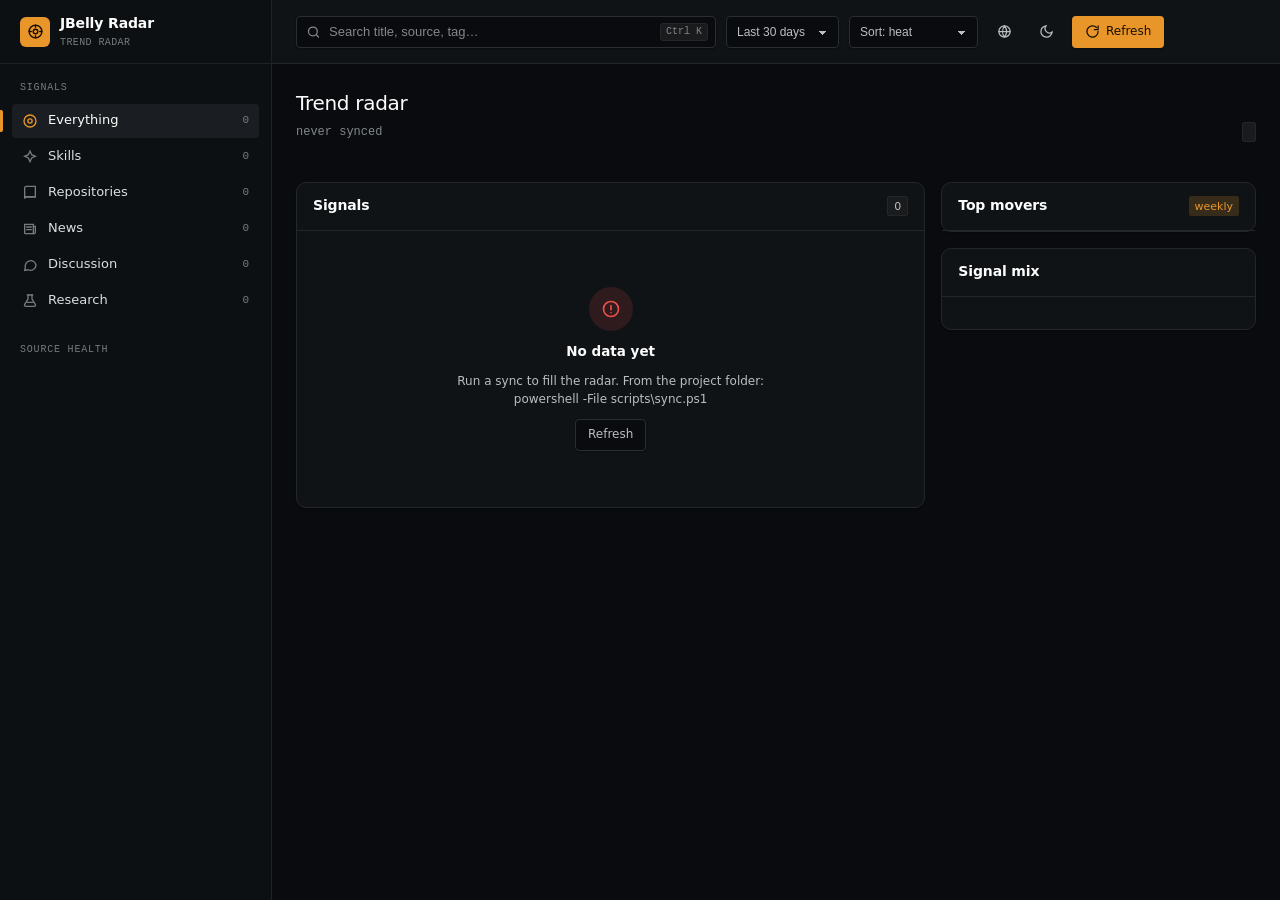
==== app/index.html @ 47bdb557 "JBelly Radar 0.1.0: local trend radar over 19 AI sources Four source kinds (skills-sh, github-search" ====
<!doctype html>
<html lang="en" dir="ltr">
<head>
<meta charset="utf-8">
<meta name="viewport" content="width=device-width, initial-scale=1, viewport-fit=cover">
<title>JBelly Radar</title>
<meta name="description" content="Local trend radar over agent skills, repositories, news and research.">
<link rel="stylesheet" href="tokens.css">
<link rel="stylesheet" href="app.css">
<link rel="icon" href="data:image/svg+xml,<svg xmlns='http://www.w3.org/2000/svg' viewBox='0 0 24 24'><circle cx='12' cy='12' r='10' fill='none' stroke='%23e0a33c' stroke-width='2'/><circle cx='12' cy='12' r='3' fill='%23e0a33c'/></svg>">
</head>
<body>

<a class="skip-link" href="#feed" data-i18n="skip">Skip to results</a>

<div class="shell">

  <!-- ── sidebar ─────────────────────────────────────────────────────────── -->
  <aside class="sidebar" id="sidebar">
    <div class="sidebar__brand">
      <span class="sidebar__mark" aria-hidden="true">
        <svg viewBox="0 0 24 24" width="17" height="17" fill="none" stroke="currentColor" stroke-width="2" stroke-linecap="round"><circle cx="12" cy="12" r="9"/><circle cx="12" cy="12" r="3.2"/><path d="M12 3v3M12 18v3M3 12h3M18 12h3"/></svg>
      </span>
      <span>
        <span class="sidebar__name">JBelly Radar</span>
        <span class="sidebar__tag" data-i18n="tagline">trend radar</span>
      </span>
      <button class="btn btn--ghost btn--icon sidebar__close" id="sidebarClose" aria-label="Close menu">
        <svg viewBox="0 0 24 24" fill="none" stroke="currentColor" stroke-width="2" stroke-linecap="round"><path d="M18 6 6 18M6 6l12 12"/></svg>
      </button>
    </div>

    <div class="sidebar__scroll">
      <p class="sidebar__label" data-i18n="signals">Signals</p>
      <nav class="nav" id="catNav" aria-label="Categories"></nav>

      <p class="sidebar__label" data-i18n="sourceHealth">Source health</p>
      <div class="health" id="healthList"></div>
    </div>
  </aside>
  <div class="backdrop" id="backdrop"></div>

  <!-- ── main ────────────────────────────────────────────────────────────── -->
  <div class="main">

    <header class="header">
      <button class="btn btn--ghost btn--icon hide-lg" id="menuBtn" aria-label="Open menu" style="display:none">
        <svg viewBox="0 0 24 24" fill="none" stroke="currentColor" stroke-width="2" stroke-linecap="round"><path d="M3 6h18M3 12h18M3 18h18"/></svg>
      </button>

      <label class="search">
        <span class="sr-only" data-i18n="searchLabel">Search signals</span>
        <svg viewBox="0 0 24 24" fill="none" stroke="currentColor" stroke-width="2" stroke-linecap="round"><circle cx="11" cy="11" r="7"/><path d="m20 20-3.5-3.5"/></svg>
        <input class="input" id="q" type="search" autocomplete="off" placeholder="Search title, source, tag…" data-i18n-ph="searchPh">
        <kbd>Ctrl K</kbd>
      </label>

      <select class="select hide-sm" id="range" aria-label="Time range">
        <option value="1" data-i18n="r24">Last 24 hours</option>
        <option value="7" data-i18n="r7">Last 7 days</option>
        <option value="30" selected data-i18n="r30">Last 30 days</option>
        <option value="0" data-i18n="rAll">All time</option>
      </select>

      <select class="select hide-sm" id="sort" aria-label="Sort by">
        <option value="heat" data-i18n="sHeat">Sort: heat</option>
        <option value="new" data-i18n="sNew">Sort: newest</option>
        <option value="momentum" data-i18n="sMom">Sort: momentum</option>
        <option value="metric" data-i18n="sMetric">Sort: popularity</option>
      </select>

      <button class="btn btn--ghost btn--icon" id="langBtn" aria-label="Switch language" title="العربية">
        <svg viewBox="0 0 24 24" fill="none" stroke="currentColor" stroke-width="2" stroke-linecap="round"><circle cx="12" cy="12" r="9"/><path d="M3 12h18M12 3a15 15 0 0 1 0 18M12 3a15 15 0 0 0 0 18"/></svg>
      </button>

      <button class="btn btn--ghost btn--icon" id="themeBtn" aria-label="Switch theme">
        <svg viewBox="0 0 24 24" fill="none" stroke="currentColor" stroke-width="2" stroke-linecap="round"><path d="M21 12.8A9 9 0 1 1 11.2 3a7 7 0 0 0 9.8 9.8Z"/></svg>
      </button>

      <button class="btn btn--primary" id="refreshBtn">
        <svg viewBox="0 0 24 24" fill="none" stroke="currentColor" stroke-width="2" stroke-linecap="round"><path d="M21 12a9 9 0 1 1-2.6-6.4"/><path d="M21 3v6h-6"/></svg>
        <span data-i18n="refresh">Refresh</span>
      </button>
    </header>

    <main class="page" id="main">

      <div class="toolbar">
        <div>
          <h1 data-i18n="title">Trend radar</h1>
          <p id="subtitle">—</p>
        </div>
        <div style="display:flex;gap:8px;align-items:center">
          <span class="badge badge--outline" id="filterChip" hidden></span>
        </div>
      </div>

      <section class="grid-kpi" id="kpis" aria-label="Summary"></section>

      <div class="grid-main">

        <section class="card" aria-labelledby="feedTitle">
          <div class="card__header">
            <h2 class="card__title" id="feedTitle" data-i18n="feed">Signals</h2>
            <span class="badge badge--outline" id="feedCount">0</span>
          </div>
          <div class="card__body card__body--flush">
            <div class="feed" id="feed"></div>
          </div>
        </section>

        <div style="display:flex;flex-direction:column;gap:16px">
          <section class="card" aria-labelledby="moversTitle">
            <div class="card__header">
              <h2 class="card__title" id="moversTitle" data-i18n="movers">Top movers</h2>
              <span class="badge badge--primary" data-i18n="weekly">weekly</span>
            </div>
            <div class="card__body card__body--flush">
              <div class="movers" id="movers"></div>
            </div>
          </section>

          <section class="card" aria-labelledby="mixTitle">
            <div class="card__header">
              <h2 class="card__title" id="mixTitle" data-i18n="mix">Signal mix</h2>
            </div>
            <div class="card__body">
              <div class="bars" id="mix"></div>
            </div>
          </section>
        </div>

      </div>
    </main>
  </div>
</div>

<div class="toasts" id="toasts" role="status" aria-live="polite"></div>

<script src="../data/trends.js" onerror="window.RADAR_BOOT_FAILED=1"></script>
<script src="app.js"></script>
</body>
</html>
---- app/tokens.css ----
/* ==========================================================================
   tokens.css — the ONLY file in this app that may contain a raw colour.
   jbelly-ui roles + the JBelly Radar personality (design/personality.md):
   theme-graphite with palette, shape, motion and signature dials changed.
   Re-brand by editing --primary here; never in a component.
   ========================================================================== */

:root {
  color-scheme: dark;

  /* shape + type */
  --radius: 0.375rem;
  --radius-card: calc(var(--radius) + 4px);
  --radius-control: calc(var(--radius) - 2px);
  --radius-chip: calc(var(--radius) - 4px);
  --font-sans: "Inter", ui-sans-serif, system-ui, -apple-system, "Segoe UI",
    Roboto, "Noto Sans Arabic", "Helvetica Neue", Arial, sans-serif;
  --font-display: var(--font-sans);
  --font-mono: ui-monospace, "Cascadia Mono", "JetBrains Mono", Consolas,
    "Liberation Mono", monospace;

  /* surfaces — dark is the default mode for this product */
  --background: oklch(15% 0.006 250);
  --foreground: oklch(96% 0.003 250);
  --card: oklch(18.5% 0.007 250);
  --card-foreground: oklch(96% 0.003 250);
  --popover: oklch(20% 0.008 250);
  --popover-foreground: oklch(96% 0.003 250);

  /* brand — signal amber, the one colour that carries identity */
  --primary: oklch(74% 0.15 68);
  --primary-foreground: oklch(17% 0.03 68);

  /* neutrals */
  --secondary: oklch(24% 0.007 250);
  --secondary-foreground: oklch(80% 0.006 250);
  --muted: oklch(22% 0.006 250);
  --muted-foreground: oklch(62% 0.009 250);
  --accent: oklch(24.5% 0.008 250);
  --accent-foreground: oklch(96% 0.003 250);
  --mono: oklch(99% 0 0);
  --mono-foreground: oklch(15% 0.006 250);

  /* state */
  --destructive: oklch(64% 0.19 27);
  --destructive-foreground: oklch(16% 0.03 27);
  --success: oklch(72% 0.16 155);
  --success-foreground: oklch(16% 0.03 155);
  --warning: oklch(80% 0.15 85);
  --warning-foreground: oklch(18% 0.04 85);
  --info: oklch(72% 0.13 215);
  --info-foreground: oklch(16% 0.03 215);

  /* lines + focus */
  --border: oklch(27% 0.008 250);
  --input: oklch(30% 0.009 250);
  --ring: oklch(74% 0.15 68);

  /* sidebar */
  --sidebar: oklch(17% 0.007 250);
  --sidebar-foreground: oklch(90% 0.004 250);
  --sidebar-muted: oklch(58% 0.009 250);
  --sidebar-accent: oklch(23% 0.008 250);
  --sidebar-border: oklch(25% 0.008 250);

  /* data colours — equal lightness, never a rainbow */
  --data-1: oklch(74% 0.15 68);
  --data-2: oklch(72% 0.12 210);
  --data-3: oklch(72% 0.13 300);
  --data-4: oklch(70% 0.03 250);

  /* elevation — nearly flat by design */
  --overlay: rgb(0 0 0 / 0.55);
  --shadow-xs: 0 1px 2px 0 rgb(0 0 0 / 0.35);
  --shadow-md: 0 4px 10px -2px rgb(0 0 0 / 0.5), 0 2px 4px -2px rgb(0 0 0 / 0.4);

  /* app shell */
  --sidebar-width: 272px;
  --header-height: 64px;
  --duration: 150ms;
}

html.light {
  color-scheme: light;

  --background: oklch(97.5% 0.003 250);
  --foreground: oklch(19% 0.01 250);
  --card: oklch(100% 0 0);
  --card-foreground: oklch(19% 0.01 250);
  --popover: oklch(100% 0 0);
  --popover-foreground: oklch(19% 0.01 250);

  --primary: oklch(57% 0.14 62);
  --primary-foreground: oklch(100% 0 0);

  --secondary: oklch(95% 0.004 250);
  --secondary-foreground: oklch(34% 0.01 250);
  --muted: oklch(96% 0.003 250);
  --muted-foreground: oklch(50% 0.01 250);
  --accent: oklch(94.5% 0.005 250);
  --accent-foreground: oklch(22% 0.01 250);
  --mono: oklch(16% 0.01 250);
  --mono-foreground: oklch(100% 0 0);

  --destructive: oklch(54% 0.2 27);
  --destructive-foreground: oklch(100% 0 0);
  --success: oklch(52% 0.14 155);
  --success-foreground: oklch(100% 0 0);
  --warning: oklch(58% 0.13 70);
  --warning-foreground: oklch(100% 0 0);
  --info: oklch(52% 0.13 235);
  --info-foreground: oklch(100% 0 0);

  --border: oklch(91% 0.005 250);
  --input: oklch(88% 0.006 250);
  --ring: oklch(57% 0.14 62);

  --sidebar: oklch(100% 0 0);
  --sidebar-foreground: oklch(24% 0.01 250);
  --sidebar-muted: oklch(52% 0.01 250);
  --sidebar-accent: oklch(95% 0.005 250);
  --sidebar-border: oklch(91% 0.005 250);

  --data-1: oklch(57% 0.14 62);
  --data-2: oklch(52% 0.12 235);
  --data-3: oklch(52% 0.14 300);
  --data-4: oklch(55% 0.02 250);

  --overlay: rgb(15 25 40 / 0.35);
  --shadow-xs: 0 1px 2px 0 rgb(15 25 40 / 0.06);
  --shadow-md: 0 4px 10px -2px rgb(15 25 40 / 0.1), 0 2px 4px -2px rgb(15 25 40 / 0.06);
}

@media (prefers-reduced-motion: reduce) {
  :root { --duration: 0ms; }
  *, *::before, *::after {
    animation-duration: 0.01ms !important;
    animation-iteration-count: 1 !important;
    transition-duration: 0.01ms !important;
  }
}
---- app/app.css ----
/* app.css — jbelly-ui recipes in plain CSS (no build step, no CDN).
   Sizes, rhythm and states follow references/quick-card.md; every colour is a
   token role from tokens.css. Logical properties throughout, so dir="rtl" is
   the only change RTL needs. */

*, *::before, *::after { box-sizing: border-box; }

html, body { height: 100%; }

/* A fixed sidebar parked off-canvas extends the scroll area on the trailing
   side, which in RTL is the visible side. Clip it rather than let the page
   scroll sideways. `clip` (not `hidden`) keeps position: sticky working. */
html { overflow-x: clip; }

body {
  margin: 0;
  background: var(--background);
  color: var(--foreground);
  font-family: var(--font-sans);
  font-size: 13px;
  line-height: 1.55;
  -webkit-font-smoothing: antialiased;
}

a { color: inherit; text-decoration: none; }

/* Feed content is English data inside a UI that may be Arabic. `plaintext`
   lets each string pick its own direction from its first strong character,
   so an English headline is not reordered by an RTL page. */
.item__title, .item__summary, .item__meta, .mover__name, .mover__sub,
.bar__name, .health__name, .state p { unicode-bidi: plaintext; }
.badge, .item__metric, .kpi__value, kbd { direction: ltr; unicode-bidi: isolate; }
button { font: inherit; color: inherit; }

:focus-visible {
  outline: 2px solid var(--ring);
  outline-offset: 2px;
  border-radius: var(--radius-control);
}

.skip-link {
  position: absolute;
  inset-inline-start: 12px;
  top: -48px;
  z-index: 100;
  padding: 8px 14px;
  border-radius: var(--radius-control);
  background: var(--primary);
  color: var(--primary-foreground);
  font-weight: 600;
  transition: top var(--duration) ease-out;
}
.skip-link:focus { top: 12px; }

.sr-only {
  position: absolute; width: 1px; height: 1px; padding: 0; margin: -1px;
  overflow: hidden; clip: rect(0 0 0 0); white-space: nowrap; border: 0;
}

/* ── shell ────────────────────────────────────────────────────────────────── */

.shell { display: flex; min-height: 100vh; }

.sidebar {
  position: fixed;
  inset-block: 0;
  inset-inline-start: 0;
  width: var(--sidebar-width);
  display: flex;
  flex-direction: column;
  background: var(--sidebar);
  border-inline-end: 1px solid var(--sidebar-border);
  z-index: 40;
  transition: transform var(--duration) ease-out;
}

.sidebar__brand {
  display: flex;
  align-items: center;
  gap: 10px;
  height: var(--header-height);
  padding-inline: 20px;
  border-bottom: 1px solid var(--sidebar-border);
  flex-shrink: 0;
}
.sidebar__mark {
  display: grid;
  place-items: center;
  width: 30px; height: 30px;
  border-radius: var(--radius);
  background: var(--primary);
  color: var(--primary-foreground);
  flex-shrink: 0;
}
.sidebar__name { font-size: 14px; font-weight: 600; letter-spacing: -0.01em; color: var(--mono); }
.sidebar__tag { display: block; font-family: var(--font-mono); font-size: 10px; color: var(--sidebar-muted); letter-spacing: 0.04em; text-transform: uppercase; }

.sidebar__scroll { flex: 1; overflow-y: auto; padding: 16px 12px 20px; }
.sidebar__label {
  padding-inline: 8px;
  margin: 0 0 8px;
  font-family: var(--font-mono);
  font-size: 10px;
  letter-spacing: 0.08em;
  text-transform: uppercase;
  color: var(--sidebar-muted);
}
.sidebar__label + .sidebar__label, .nav + .sidebar__label { margin-top: 24px; }

.nav { display: flex; flex-direction: column; gap: 2px; }
.nav__item {
  position: relative;
  display: flex;
  align-items: center;
  gap: 10px;
  width: 100%;
  height: 34px;
  padding-inline: 10px;
  border: 0;
  border-radius: var(--radius-control);
  background: transparent;
  color: var(--sidebar-foreground);
  font-size: 13px;
  cursor: pointer;
  text-align: start;
  transition: background var(--duration) ease-out, color var(--duration) ease-out;
}
.nav__item:hover { background: var(--sidebar-accent); }
.nav__item svg { width: 16px; height: 16px; flex-shrink: 0; color: var(--sidebar-muted); }
.nav__item[aria-current="true"] { background: var(--sidebar-accent); color: var(--mono); font-weight: 500; }
.nav__item[aria-current="true"] svg { color: var(--primary); }
/* signature: 3px start-edge marker on the active item */
.nav__item[aria-current="true"]::before {
  content: "";
  position: absolute;
  inset-inline-start: -12px;
  inset-block: 6px;
  width: 3px;
  border-radius: 0 2px 2px 0;
  background: var(--primary);
}
.nav__count {
  margin-inline-start: auto;
  font-family: var(--font-mono);
  font-size: 11px;
  color: var(--sidebar-muted);
  font-variant-numeric: tabular-nums;
}

.health { display: flex; flex-direction: column; gap: 1px; }
.health__row {
  display: flex;
  align-items: center;
  gap: 8px;
  padding: 5px 8px;
  border-radius: var(--radius-chip);
  font-size: 12px;
  color: var(--sidebar-foreground);
}
.health__row:hover { background: var(--sidebar-accent); }
.health__dot { width: 6px; height: 6px; border-radius: 50%; flex-shrink: 0; }
.health__dot--ok { background: var(--success); }
.health__dot--empty { background: var(--warning); }
.health__dot--failed { background: var(--destructive); }
.health__dot--disabled { background: var(--muted-foreground); }
.health__name { overflow: hidden; text-overflow: ellipsis; white-space: nowrap; }
.health__n { margin-inline-start: auto; font-family: var(--font-mono); font-size: 11px; color: var(--sidebar-muted); font-variant-numeric: tabular-nums; }

/* ── header ───────────────────────────────────────────────────────────────── */

.main { flex: 1; min-width: 0; margin-inline-start: var(--sidebar-width); }

.header {
  position: sticky;
  top: 0;
  z-index: 30;
  display: flex;
  align-items: center;
  gap: 10px;
  height: var(--header-height);
  padding-inline: 24px;
  min-width: 0;
  background: var(--card);
  border-bottom: 1px solid var(--border);
}

.search { position: relative; flex: 1 1 0; min-width: 0; max-width: 420px; }
.search svg {
  position: absolute;
  inset-inline-start: 10px;
  top: 50%;
  translate: 0 -50%;
  width: 15px; height: 15px;
  color: var(--muted-foreground);
  pointer-events: none;
}
.search kbd {
  position: absolute;
  inset-inline-end: 8px;
  top: 50%;
  translate: 0 -50%;
}

.input {
  width: 100%;
  height: 32px;
  padding-inline: 12px;
  border: 1px solid var(--input);
  border-radius: var(--radius-control);
  background: var(--background);
  color: var(--foreground);
  font-size: 13px;
  min-width: 0;   /* an <input> defaults to a ~20ch min-content width and would widen the header */
  box-shadow: var(--shadow-xs);
  transition: border-color var(--duration) ease-out, box-shadow var(--duration) ease-out;
}
.input::placeholder { color: var(--muted-foreground); }
.input:focus { outline: none; border-color: var(--ring); box-shadow: 0 0 0 3px color-mix(in oklch, var(--ring) 25%, transparent); }
.search .input { padding-inline-start: 32px; padding-inline-end: 42px; }

.select {
  height: 32px;
  padding-inline: 10px 28px;
  border: 1px solid var(--input);
  border-radius: var(--radius-control);
  background: var(--background);
  color: var(--secondary-foreground);
  font-size: 12px;
  cursor: pointer;
  appearance: none;
  background-image: linear-gradient(45deg, transparent 50%, currentColor 50%), linear-gradient(135deg, currentColor 50%, transparent 50%);
  background-position: calc(100% - 15px) 14px, calc(100% - 11px) 14px;
  background-size: 4px 4px;
  background-repeat: no-repeat;
  box-shadow: var(--shadow-xs);
}
html[dir="rtl"] .select { background-position: 11px 14px, 15px 14px; }
.select:focus { outline: none; border-color: var(--ring); }

.btn {
  display: inline-flex;
  align-items: center;
  justify-content: center;
  gap: 6px;
  flex-shrink: 0;
  white-space: nowrap;
  height: 32px;
  padding-inline: 12px;
  border: 1px solid transparent;
  border-radius: var(--radius-control);
  font-size: 12px;
  font-weight: 500;
  cursor: pointer;
  box-shadow: var(--shadow-xs);
  transition: background var(--duration) ease-out, border-color var(--duration) ease-out, opacity var(--duration) ease-out;
}
.btn svg { width: 15px; height: 15px; }
.btn:disabled { opacity: 0.5; cursor: not-allowed; }
.btn--primary { background: var(--primary); color: var(--primary-foreground); }
.btn--primary:hover:not(:disabled) { background: color-mix(in oklch, var(--primary) 90%, black); }
.btn--outline { background: var(--background); border-color: var(--input); color: var(--secondary-foreground); }
.btn--outline:hover:not(:disabled) { background: var(--accent); color: var(--accent-foreground); }
.btn--ghost { background: transparent; box-shadow: none; color: var(--secondary-foreground); }
.btn--ghost:hover:not(:disabled) { background: var(--accent); }
.btn--icon { width: 32px; padding: 0; }

.btn--primary.is-busy svg { animation: spin 900ms linear infinite; }
@keyframes spin { to { rotate: 360deg; } }

kbd {
  display: inline-flex;
  align-items: center;
  height: 18px;
  padding-inline: 5px;
  border: 1px solid var(--border);
  border-radius: 3px;
  background: var(--muted);
  color: var(--muted-foreground);
  font-family: var(--font-mono);
  font-size: 10px;
}

/* ── page ─────────────────────────────────────────────────────────────────── */

.page { padding: 24px; max-width: 1400px; }

.toolbar {
  display: flex;
  flex-wrap: wrap;
  align-items: flex-end;
  justify-content: space-between;
  gap: 16px;
  padding-bottom: 20px;
}
.toolbar h1 { margin: 0; font-size: 20px; font-weight: 500; letter-spacing: -0.015em; color: var(--mono); }
.toolbar p { margin: 4px 0 0; font-size: 12px; color: var(--muted-foreground); font-family: var(--font-mono); }

.grid-kpi {
  display: grid;
  grid-template-columns: repeat(4, minmax(0, 1fr));
  gap: 16px;
  margin-bottom: 20px;
}
.grid-main {
  display: grid;
  grid-template-columns: minmax(0, 2fr) minmax(0, 1fr);
  gap: 16px;
  align-items: start;
}

.card {
  display: flex;
  flex-direction: column;
  min-width: 0;
  border: 1px solid var(--border);
  border-radius: var(--radius-card);
  background: var(--card);
  box-shadow: var(--shadow-xs);
}
.card__header {
  display: flex;
  align-items: center;
  justify-content: space-between;
  gap: 10px;
  min-height: 48px;
  padding-inline: 16px;
  border-bottom: 1px solid var(--border);
}
.card__title { margin: 0; font-size: 14px; font-weight: 600; letter-spacing: -0.01em; color: var(--mono); }
.card__body { padding: 16px; }
.card__body--flush { padding: 0; }

/* KPI */
.kpi { padding: 16px; }
.kpi__top { display: flex; align-items: center; justify-content: space-between; gap: 8px; min-width: 0; }
.kpi__label { font-size: 12px; color: var(--muted-foreground); min-width: 0; overflow: hidden; text-overflow: ellipsis; white-space: nowrap; }
.kpi__value {
  margin-top: 6px;
  font-family: var(--font-display);
  font-size: 30px;
  font-weight: 600;
  line-height: 1.1;
  letter-spacing: -0.02em;
  color: var(--mono);
  font-variant-numeric: tabular-nums;
}
.kpi__foot { margin-top: 8px; display: flex; align-items: center; gap: 8px; min-width: 0; }
.kpi__spark { height: 28px; flex: 1; min-width: 0; }
.kpi__cap { font-family: var(--font-mono); font-size: 10px; color: var(--muted-foreground); white-space: nowrap; }

.badge {
  display: inline-flex;
  align-items: center;
  gap: 5px;
  height: 20px;
  padding-inline: 6px;
  border-radius: var(--radius-chip);
  font-size: 11px;
  font-weight: 500;
  white-space: nowrap;
}
.badge svg { width: 11px; height: 11px; }
.badge--success { background: color-mix(in oklch, var(--success) 18%, transparent); color: var(--success); }
.badge--warning { background: color-mix(in oklch, var(--warning) 20%, transparent); color: var(--warning); }
.badge--destructive { background: color-mix(in oklch, var(--destructive) 15%, transparent); color: var(--destructive); }
.badge--info { background: color-mix(in oklch, var(--info) 15%, transparent); color: var(--info); }
.badge--outline { border: 1px solid var(--border); background: var(--muted); color: var(--secondary-foreground); }
.badge--primary { background: color-mix(in oklch, var(--primary) 18%, transparent); color: var(--primary); }

/* ── feed ─────────────────────────────────────────────────────────────────── */

.feed { display: flex; flex-direction: column; }

.item {
  position: relative;
  display: grid;
  grid-template-columns: 3px minmax(0, 1fr) auto;
  gap: 0 14px;
  padding: 12px 16px;
  border-bottom: 1px solid var(--border);
  transition: background var(--duration) ease-out;
}
.item:last-child { border-bottom: 0; }
.item:hover { background: var(--accent); }

/* signature element: the heat meter */
.item__heat {
  align-self: stretch;
  border-radius: 2px;
  background: var(--muted);
  overflow: hidden;
  display: flex;
  align-items: flex-end;
}
.item__heat i {
  display: block;
  width: 100%;
  height: var(--h, 0%);
  background: var(--tone, var(--primary));
  transition: height 600ms cubic-bezier(0.2, 0.7, 0.3, 1);
}

.item__main { min-width: 0; }
.item__title {
  margin: 0;
  font-size: 13.5px;
  font-weight: 500;
  color: var(--mono);
  letter-spacing: -0.005em;
}
.item__title a:hover { color: var(--primary); text-decoration: underline; text-underline-offset: 2px; }
.item__summary {
  margin: 3px 0 0;
  font-size: 12px;
  color: var(--secondary-foreground);
  display: -webkit-box;
  -webkit-line-clamp: 2;
  -webkit-box-orient: vertical;
  overflow: hidden;
}
.item__meta {
  margin-top: 6px;
  display: flex;
  flex-wrap: wrap;
  align-items: center;
  gap: 8px;
  font-family: var(--font-mono);
  font-size: 11px;
  color: var(--muted-foreground);
}
.item__meta span { display: inline-flex; align-items: center; gap: 5px; }
.item__sep { opacity: 0.4; }

.item__side {
  display: flex;
  padding-block-start: 22px;
  flex-direction: column;
  align-items: flex-end;
  justify-content: center;
  gap: 5px;
  text-align: end;
}
.item__metric {
  font-family: var(--font-mono);
  font-size: 13px;
  font-weight: 600;
  color: var(--mono);
  font-variant-numeric: tabular-nums;
}
.item__metric small { display: block; font-weight: 400; font-size: 10px; color: var(--muted-foreground); letter-spacing: 0.03em; }

.item__actions {
  position: absolute;
  inset-block-start: 8px;
  inset-inline-end: 12px;
  display: flex;
  gap: 4px;
  opacity: 0;
  transition: opacity var(--duration) ease-out;
}
.item:hover .item__actions, .item:focus-within .item__actions { opacity: 1; }

/* ── movers list ──────────────────────────────────────────────────────────── */

.movers { display: flex; flex-direction: column; }
.mover {
  display: flex;
  align-items: center;
  gap: 10px;
  padding: 10px 16px;
  border-bottom: 1px solid var(--border);
}
.mover:last-child { border-bottom: 0; }
.mover__rank {
  font-family: var(--font-mono);
  font-size: 11px;
  color: var(--muted-foreground);
  width: 16px;
  flex-shrink: 0;
  font-variant-numeric: tabular-nums;
}
.mover__body { min-width: 0; flex: 1; }
.mover__name { font-size: 12.5px; font-weight: 500; color: var(--mono); overflow: hidden; text-overflow: ellipsis; white-space: nowrap; }
.mover__sub { font-family: var(--font-mono); font-size: 10.5px; color: var(--muted-foreground); overflow: hidden; text-overflow: ellipsis; white-space: nowrap; }
.mover__spark { width: 56px; height: 20px; flex-shrink: 0; }

.bars { display: flex; flex-direction: column; gap: 10px; }
.bar__top { display: flex; justify-content: space-between; gap: 8px; font-size: 12px; }
.bar__name { color: var(--secondary-foreground); overflow: hidden; text-overflow: ellipsis; white-space: nowrap; }
.bar__n { font-family: var(--font-mono); color: var(--muted-foreground); font-variant-numeric: tabular-nums; }
.bar__track { height: 5px; margin-top: 4px; border-radius: 3px; background: var(--muted); overflow: hidden; }
.bar__fill { height: 100%; border-radius: 3px; background: var(--tone, var(--data-1)); transition: width 600ms cubic-bezier(0.2, 0.7, 0.3, 1); }

/* ── async states ─────────────────────────────────────────────────────────── */

.skeleton { background: var(--accent); border-radius: var(--radius-chip); animation: pulse 1.6s ease-in-out infinite; }
@keyframes pulse { 0%, 100% { opacity: 1; } 50% { opacity: 0.45; } }
.skel-row { display: grid; grid-template-columns: 3px 1fr 64px; gap: 14px; padding: 14px 16px; border-bottom: 1px solid var(--border); }
.skel-row > div:first-child { height: 100%; }

.state {
  display: flex;
  flex-direction: column;
  align-items: center;
  gap: 10px;
  padding: 56px 24px;
  text-align: center;
}
.state__icon {
  display: grid;
  place-items: center;
  width: 44px; height: 44px;
  border-radius: 50%;
  background: var(--muted);
  color: var(--muted-foreground);
}
.state__icon svg { width: 20px; height: 20px; }
.state__icon--error { background: color-mix(in oklch, var(--destructive) 14%, transparent); color: var(--destructive); }
.state h3 { margin: 0; font-size: 13.5px; font-weight: 600; color: var(--mono); }
.state p { margin: 0; font-size: 12px; color: var(--secondary-foreground); max-width: 42ch; }

.toasts { position: fixed; inset-block-end: 20px; inset-inline-end: 20px; display: flex; flex-direction: column; gap: 10px; z-index: 60; }
.toast {
  display: flex;
  align-items: flex-start;
  gap: 10px;
  width: 340px;
  padding: 12px 14px;
  border: 1px solid var(--border);
  border-radius: var(--radius-card);
  background: var(--popover);
  box-shadow: var(--shadow-md);
  font-size: 12.5px;
  animation: rise var(--duration) ease-out;
}
@keyframes rise { from { opacity: 0; translate: 0 8px; } to { opacity: 1; translate: 0 0; } }
.toast svg { width: 16px; height: 16px; flex-shrink: 0; margin-top: 1px; }
.toast--ok svg { color: var(--success); }
.toast--err svg { color: var(--destructive); }
.toast strong { display: block; color: var(--mono); font-weight: 600; }
.toast span { color: var(--secondary-foreground); }

/* ── responsive ───────────────────────────────────────────────────────────── */

.sidebar__close { display: none; }
.backdrop { display: none; }

@media (max-width: 1100px) {
  .grid-kpi { grid-template-columns: repeat(2, minmax(0, 1fr)); }
  .grid-main { grid-template-columns: minmax(0, 1fr); }
}

@media (max-width: 900px) {
  :root { --header-height: 56px; }
  .sidebar { transform: translateX(-100%); }
  html[dir="rtl"] .sidebar { transform: translateX(100%); }
  .sidebar.is-open { transform: none; }
  .sidebar__close { display: inline-flex; margin-inline-start: auto; }
  .backdrop.is-open { display: block; position: fixed; inset: 0; background: var(--overlay); z-index: 35; }
  .main { margin-inline-start: 0; }
  .page { padding: 16px; }
  .header { padding-inline: 16px; }
  .search { max-width: none; }
  .search kbd { display: none; }
  .header { gap: 8px; }
  .hide-sm { display: none !important; }
}

@media (max-width: 560px) {
  .grid-kpi { grid-template-columns: minmax(0, 1fr); }
  .header { padding-inline: 12px; gap: 6px; }
  .btn span { display: none; }      /* Refresh keeps its icon only */
  .btn--primary { width: 32px; padding: 0; }
  .page { padding: 12px; }
  .item { grid-template-columns: 3px minmax(0, 1fr); }
  .item__side { grid-column: 2; align-items: flex-start; text-align: start; flex-direction: row; margin-top: 8px; }
}
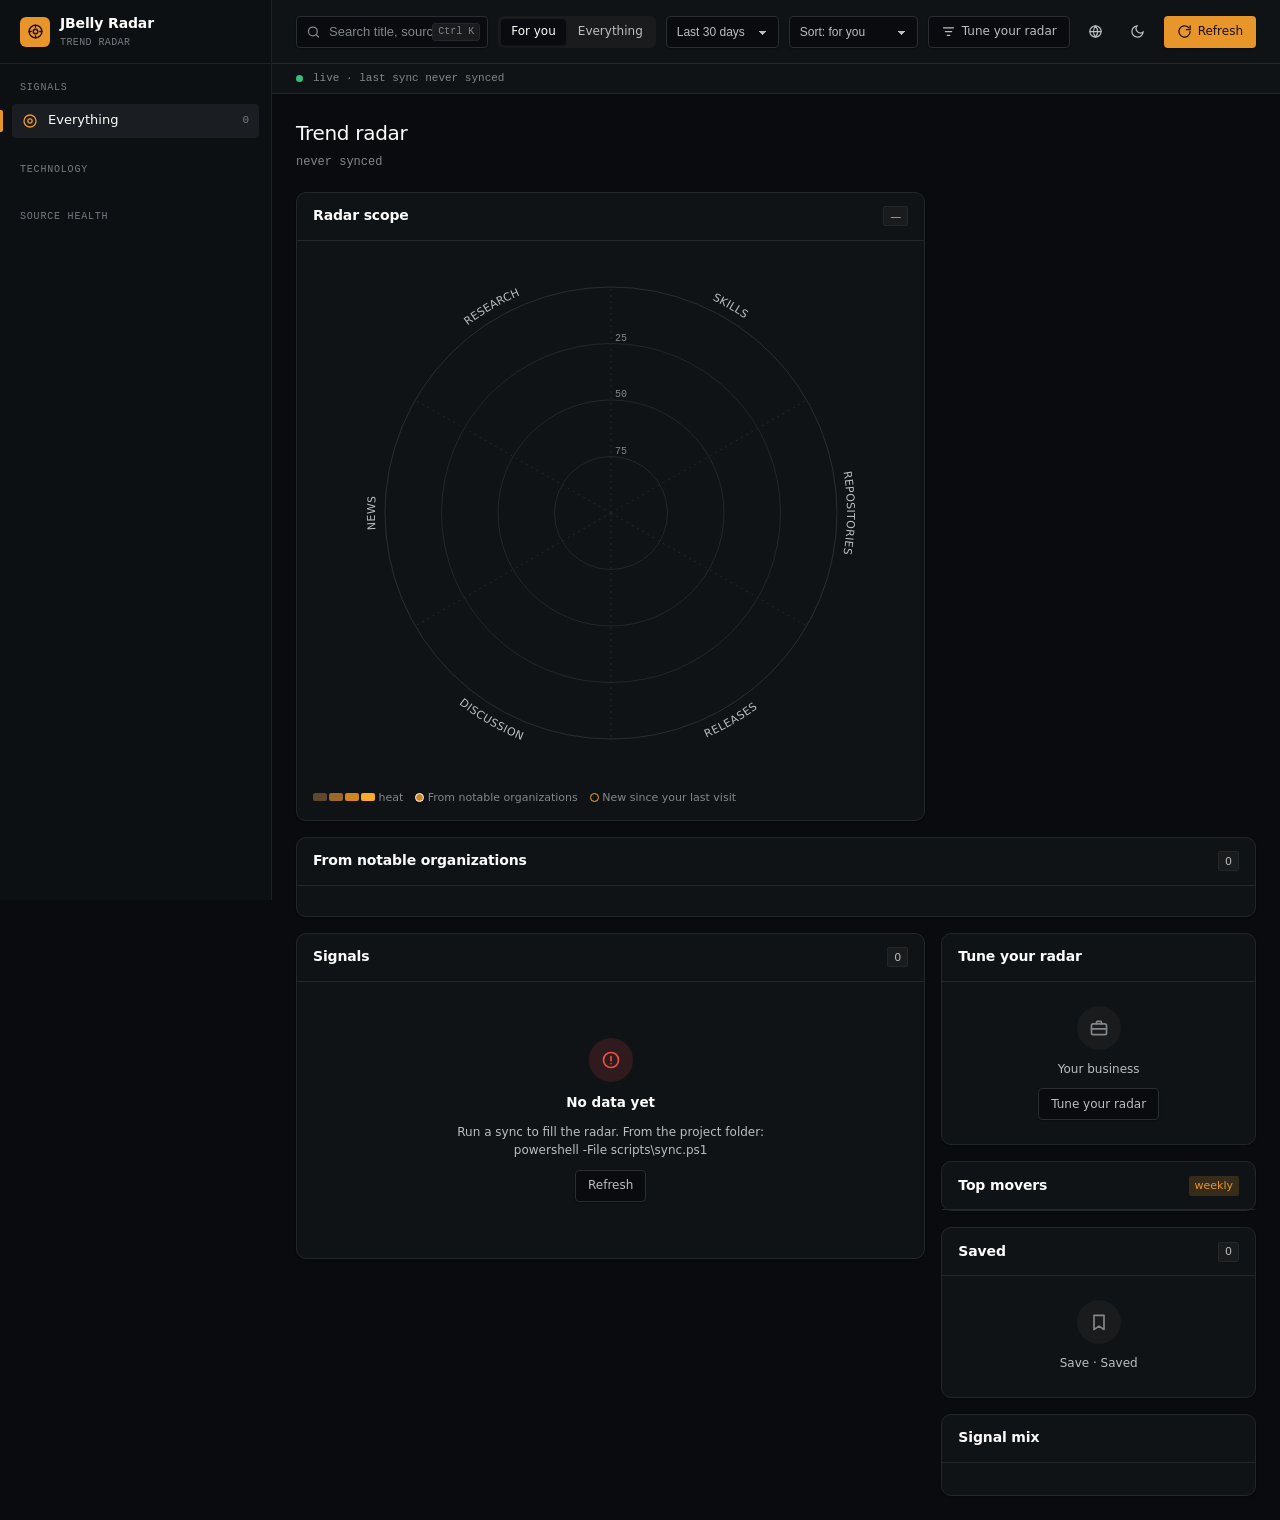
==== commit cc87136b: "v2 client: radar scope, live merge, personal ranking, profile, notable rail The page is now seven pl" ====
--- a/app/index.html
+++ b/app/index.html
@@ -4,9 +4,11 @@
 <meta charset="utf-8">
 <meta name="viewport" content="width=device-width, initial-scale=1, viewport-fit=cover">
 <title>JBelly Radar</title>
-<meta name="description" content="Local trend radar over agent skills, repositories, news and research.">
+<meta name="description" content="Local trend radar over agent skills, repositories, releases, news and research — ranked, personalised, live.">
 <link rel="stylesheet" href="tokens.css">
 <link rel="stylesheet" href="app.css">
+<link rel="stylesheet" href="radar.css">
+<!-- the favicon is a data: URI and cannot reference a token; its amber is --primary -->
 <link rel="icon" href="data:image/svg+xml,<svg xmlns='http://www.w3.org/2000/svg' viewBox='0 0 24 24'><circle cx='12' cy='12' r='10' fill='none' stroke='%23e0a33c' stroke-width='2'/><circle cx='12' cy='12' r='3' fill='%23e0a33c'/></svg>">
 </head>
 <body>
@@ -34,6 +36,9 @@
       <p class="sidebar__label" data-i18n="signals">Signals</p>
       <nav class="nav" id="catNav" aria-label="Categories"></nav>
 
+      <p class="sidebar__label" data-i18n="tech">Technology</p>
+      <div class="chips" id="techChips" role="group" aria-label="Technology filters"></div>
+
       <p class="sidebar__label" data-i18n="sourceHealth">Source health</p>
       <div class="health" id="healthList"></div>
     </div>
@@ -44,7 +49,7 @@
   <div class="main">
 
     <header class="header">
-      <button class="btn btn--ghost btn--icon hide-lg" id="menuBtn" aria-label="Open menu" style="display:none">
+      <button class="btn btn--ghost btn--icon" id="menuBtn" aria-label="Open menu" style="display:none">
         <svg viewBox="0 0 24 24" fill="none" stroke="currentColor" stroke-width="2" stroke-linecap="round"><path d="M3 6h18M3 12h18M3 18h18"/></svg>
       </button>
 
@@ -55,6 +60,11 @@
         <kbd>Ctrl K</kbd>
       </label>
 
+      <div class="pill" id="modeToggle" role="tablist" aria-label="Feed mode">
+        <button class="pill__tab" role="tab" data-mode="foryou" aria-selected="false" data-i18n="forYou">For you</button>
+        <button class="pill__tab" role="tab" data-mode="all" aria-selected="true" data-i18n="everything">Everything</button>
+      </div>
+
       <select class="select hide-sm" id="range" aria-label="Time range">
         <option value="1" data-i18n="r24">Last 24 hours</option>
         <option value="7" data-i18n="r7">Last 7 days</option>
@@ -63,12 +73,17 @@
       </select>
 
       <select class="select hide-sm" id="sort" aria-label="Sort by">
-        <option value="heat" data-i18n="sHeat">Sort: heat</option>
+        <option value="auto" data-i18n="sHeat">Sort: heat</option>
         <option value="new" data-i18n="sNew">Sort: newest</option>
         <option value="momentum" data-i18n="sMom">Sort: momentum</option>
         <option value="metric" data-i18n="sMetric">Sort: popularity</option>
       </select>
 
+      <button class="btn btn--outline" id="profileBtn" aria-haspopup="dialog" aria-controls="profileDrawer">
+        <svg viewBox="0 0 24 24" fill="none" stroke="currentColor" stroke-width="2" stroke-linecap="round"><path d="M4 6h16M7 12h10M10 18h4"/></svg>
+        <span class="hide-sm" data-i18n="profileTitle">Tune your radar</span>
+      </button>
+
       <button class="btn btn--ghost btn--icon" id="langBtn" aria-label="Switch language" title="العربية">
         <svg viewBox="0 0 24 24" fill="none" stroke="currentColor" stroke-width="2" stroke-linecap="round"><circle cx="12" cy="12" r="9"/><path d="M3 12h18M12 3a15 15 0 0 1 0 18M12 3a15 15 0 0 0 0 18"/></svg>
       </button>
@@ -82,6 +97,13 @@
         <span data-i18n="refresh">Refresh</span>
       </button>
     </header>
+
+    <div class="livebar" id="livebar" aria-live="polite">
+      <span class="livebar__dot" aria-hidden="true"></span>
+      <span class="livebar__text" id="liveText">—</span>
+      <span class="livebar__track" id="liveTrack" hidden><span class="livebar__fill" id="liveFill" style="width:0%"></span></span>
+      <span class="livebar__right" id="liveRight"></span>
+    </div>
 
     <main class="page" id="main">
 
@@ -90,12 +112,28 @@
           <h1 data-i18n="title">Trend radar</h1>
           <p id="subtitle">—</p>
         </div>
-        <div style="display:flex;gap:8px;align-items:center">
-          <span class="badge badge--outline" id="filterChip" hidden></span>
+        <div class="chips" id="activeChips"></div>
+      </div>
+
+      <div class="grid-top">
+        <section class="card" aria-labelledby="scopeTitle">
+          <div class="card__header">
+            <h2 class="card__title" id="scopeTitle" data-i18n="scope">Radar scope</h2>
+            <span class="badge badge--outline" id="scopeCount">—</span>
+          </div>
+          <div class="scope-card__body"><div id="scope"></div></div>
+          <div class="scope-legend" id="scopeLegend"></div>
+        </section>
+        <div class="kpi-stack" id="kpis" aria-label="Summary"></div>
+      </div>
+
+      <section class="card" id="notableCard" aria-labelledby="notableTitle" style="margin-bottom:16px">
+        <div class="card__header">
+          <h2 class="card__title" id="notableTitle" data-i18n="notable">From notable organizations</h2>
+          <span class="badge badge--outline" id="notableCount">0</span>
         </div>
-      </div>
-
-      <section class="grid-kpi" id="kpis" aria-label="Summary"></section>
+        <div class="rail" id="rail"></div>
+      </section>
 
       <div class="grid-main">
 
@@ -110,6 +148,13 @@
         </section>
 
         <div style="display:flex;flex-direction:column;gap:16px">
+          <section class="card" id="adviceCard" aria-labelledby="adviceTitle">
+            <div class="card__header">
+              <h2 class="card__title" id="adviceTitle">—</h2>
+            </div>
+            <div class="advice" id="advice"></div>
+          </section>
+
           <section class="card" aria-labelledby="moversTitle">
             <div class="card__header">
               <h2 class="card__title" id="moversTitle" data-i18n="movers">Top movers</h2>
@@ -120,6 +165,16 @@
             </div>
           </section>
 
+          <section class="card" aria-labelledby="savedTitle">
+            <div class="card__header">
+              <h2 class="card__title" id="savedTitle" data-i18n="saved">Saved</h2>
+              <span class="badge badge--outline" id="savedCount">0</span>
+            </div>
+            <div class="card__body card__body--flush">
+              <div class="movers" id="savedList"></div>
+            </div>
+          </section>
+
           <section class="card" aria-labelledby="mixTitle">
             <div class="card__header">
               <h2 class="card__title" id="mixTitle" data-i18n="mix">Signal mix</h2>
@@ -135,9 +190,43 @@
   </div>
 </div>
 
+<!-- ── profile drawer ─────────────────────────────────────────────────────── -->
+<div class="drawer-backdrop" id="drawerBackdrop"></div>
+<aside class="drawer" id="profileDrawer" role="dialog" aria-modal="true" aria-labelledby="drawerTitle" hidden>
+  <div class="drawer__head">
+    <h2 id="drawerTitle" data-i18n="profileTitle">Tune your radar</h2>
+    <button class="btn btn--ghost btn--icon" id="drawerClose" aria-label="Close">
+      <svg viewBox="0 0 24 24" fill="none" stroke="currentColor" stroke-width="2" stroke-linecap="round"><path d="M18 6 6 18M6 6l12 12"/></svg>
+    </button>
+  </div>
+  <div class="drawer__body">
+    <div>
+      <span class="field__label" data-i18n="profileBusiness">Your business</span>
+      <div class="chips" id="profileVerticals" role="group"></div>
+    </div>
+    <div>
+      <span class="field__label" data-i18n="profileTech">Technologies you follow</span>
+      <div class="chips" id="profileTech" role="group"></div>
+    </div>
+    <label class="switch"><input type="checkbox" id="profileOrgs"><span data-i18n="profileOrgs">Only notable organizations</span></label>
+  </div>
+  <div class="drawer__foot">
+    <button class="btn btn--ghost" id="profileSkip" data-i18n="profileSkip">Skip for now</button>
+    <button class="btn btn--outline" id="profileApply" data-i18n="profileSave">Apply</button>
+  </div>
+</aside>
+
 <div class="toasts" id="toasts" role="status" aria-live="polite"></div>
 
-<script src="../data/trends.js" onerror="window.RADAR_BOOT_FAILED=1"></script>
-<script src="app.js"></script>
+<script src="../data/taxonomy.js"></script>
+<script src="../data/trends.js"></script>
+<script src="js/i18n.js"></script>
+<script src="js/icons.js"></script>
+<script src="js/store.js"></script>
+<script src="js/rank.js"></script>
+<script src="js/live.js"></script>
+<script src="js/scope.js"></script>
+<script src="js/ui.js"></script>
+<script src="js/main.js"></script>
 </body>
 </html>
--- a/app/tokens.css
+++ b/app/tokens.css
@@ -69,6 +69,14 @@
   --data-3: oklch(72% 0.13 300);
   --data-4: oklch(70% 0.03 250);
 
+  /* heat — ONE sequential hue, light → strong, for every magnitude encoding
+     (scope blips, row meters, mix bars). Step 4 is 8.9:1 on this surface. */
+  --heat-1: oklch(42% 0.05 68);
+  --heat-2: oklch(56% 0.10 68);
+  --heat-3: oklch(68% 0.14 68);
+  --heat-4: oklch(80% 0.16 72);
+  --heat-ink: oklch(17% 0.03 68);
+
   /* elevation — nearly flat by design */
   --overlay: rgb(0 0 0 / 0.55);
   --shadow-xs: 0 1px 2px 0 rgb(0 0 0 / 0.35);
@@ -126,6 +134,13 @@
   --data-3: oklch(52% 0.14 300);
   --data-4: oklch(55% 0.02 250);
 
+  /* heat on the light surface: step 4 is 4.1:1 against --background */
+  --heat-1: oklch(88% 0.05 75);
+  --heat-2: oklch(78% 0.10 70);
+  --heat-3: oklch(68% 0.14 64);
+  --heat-4: oklch(55% 0.15 58);
+  --heat-ink: oklch(100% 0 0);
+
   --overlay: rgb(15 25 40 / 0.35);
   --shadow-xs: 0 1px 2px 0 rgb(15 25 40 / 0.06);
   --shadow-md: 0 4px 10px -2px rgb(15 25 40 / 0.1), 0 2px 4px -2px rgb(15 25 40 / 0.06);
--- a/app/app.css
+++ b/app/app.css
@@ -105,7 +105,7 @@
   text-transform: uppercase;
   color: var(--sidebar-muted);
 }
-.sidebar__label + .sidebar__label, .nav + .sidebar__label { margin-top: 24px; }
+.sidebar__label + .sidebar__label, .nav + .sidebar__label, .chips + .sidebar__label { margin-top: 24px; }
 
 .nav { display: flex; flex-direction: column; gap: 2px; }
 .nav__item {
--- a/app/radar.css
+++ b/app/radar.css
@@ -0,0 +1,283 @@
+/* radar.css — v2 components: the scope, live bar, mode toggle, chips, profile
+   drawer, notable rail, row actions. Base recipes stay in app.css; every
+   colour here is a token role from tokens.css. */
+
+/* ── live bar (under the header) ──────────────────────────────────────────── */
+
+.livebar {
+  position: sticky;
+  top: var(--header-height);
+  z-index: 25;
+  display: flex;
+  align-items: center;
+  gap: 10px;
+  height: 30px;
+  padding-inline: 24px;
+  background: var(--card);
+  border-bottom: 1px solid var(--border);
+  font-family: var(--font-mono);
+  font-size: 11px;
+  color: var(--muted-foreground);
+}
+.livebar__dot { width: 7px; height: 7px; border-radius: 50%; background: var(--success); flex-shrink: 0; }
+.livebar--syncing .livebar__dot { background: var(--primary); animation: blink 1s ease-in-out infinite; }
+.livebar--offline .livebar__dot { background: var(--destructive); }
+@keyframes blink { 50% { opacity: 0.35; } }
+.livebar__text { overflow: hidden; text-overflow: ellipsis; white-space: nowrap; min-width: 0; }
+.livebar__track { flex: 1; max-width: 260px; height: 3px; border-radius: 2px; background: var(--muted); overflow: hidden; }
+.livebar__fill { height: 100%; background: var(--primary); transition: width 400ms ease-out; }
+.livebar__right { margin-inline-start: auto; display: flex; align-items: center; gap: 8px; white-space: nowrap; }
+
+/* ── mode toggle (pill tabs) ──────────────────────────────────────────────── */
+
+.pill { display: inline-flex; gap: 2px; padding: 3px; border-radius: var(--radius); background: var(--muted); }
+.pill__tab {
+  height: 26px;
+  padding-inline: 10px;
+  border: 0;
+  border-radius: var(--radius-control);
+  background: transparent;
+  color: var(--secondary-foreground);
+  font-size: 12px;
+  font-weight: 500;
+  cursor: pointer;
+  transition: background var(--duration) ease-out, color var(--duration) ease-out;
+}
+.pill__tab[aria-selected="true"] { background: var(--background); color: var(--mono); box-shadow: var(--shadow-xs); }
+
+/* ── chips ────────────────────────────────────────────────────────────────── */
+
+.chips { display: flex; flex-wrap: wrap; gap: 6px; }
+.chip {
+  display: inline-flex;
+  align-items: center;
+  gap: 5px;
+  height: 24px;
+  padding-inline: 8px;
+  border: 1px solid var(--border);
+  border-radius: var(--radius-chip);
+  background: var(--muted);
+  color: var(--secondary-foreground);
+  font-size: 11.5px;
+  cursor: pointer;
+  user-select: none;
+  transition: background var(--duration) ease-out, border-color var(--duration) ease-out, color var(--duration) ease-out;
+}
+.chip:hover { background: var(--accent); color: var(--accent-foreground); }
+.chip[aria-pressed="true"] { background: color-mix(in oklch, var(--primary) 18%, transparent); border-color: color-mix(in oklch, var(--primary) 45%, transparent); color: var(--primary); }
+.chip svg { width: 12px; height: 12px; }
+.chip--count { font-family: var(--font-mono); }
+.chip--sm { height: 20px; padding-inline: 6px; font-size: 10.5px; }
+.chip__n { font-family: var(--font-mono); font-size: 10px; opacity: 0.8; }
+
+.sidebar .chips { padding-inline: 4px; }
+
+/* ── scope card ───────────────────────────────────────────────────────────── */
+
+.grid-top {
+  display: grid;
+  grid-template-columns: minmax(0, 2fr) minmax(0, 1fr);
+  gap: 16px;
+  margin-bottom: 16px;
+  align-items: stretch;
+}
+.kpi-stack { display: grid; grid-template-rows: repeat(4, minmax(0, 1fr)); gap: 16px; }
+
+.scope-card__body { display: flex; align-items: center; justify-content: center; padding: 12px 16px 16px; }
+.scope { position: relative; width: 100%; max-width: 520px; aspect-ratio: 1; margin-inline: auto; }
+.scope__svg { width: 100%; height: 100%; display: block; overflow: visible; }
+
+.scope__ring { fill: none; stroke: var(--border); stroke-width: 1; }
+.scope__ring--rim { stroke: var(--input); }
+.scope__divider { stroke: var(--border); stroke-width: 1; stroke-dasharray: 2 4; }
+.scope__ring-label { fill: var(--muted-foreground); font-family: var(--font-mono); font-size: 10px; }
+.scope__sector { fill: var(--secondary-foreground); font-family: var(--font-sans); font-size: 11px; font-weight: 500; letter-spacing: 0.02em; text-transform: uppercase; }
+
+.scope__blip { cursor: pointer; outline: none; }
+.scope__dot { fill: var(--heat-2); stroke: color-mix(in oklch, var(--mono) 35%, transparent); stroke-width: 1; transition: r var(--duration) ease-out; }  /* every blip keeps a >=3:1 edge even at the faintest heat step */
+.scope__blip[data-step="1"] .scope__dot { fill: var(--heat-1); }
+.scope__blip[data-step="2"] .scope__dot { fill: var(--heat-2); }
+.scope__blip[data-step="3"] .scope__dot { fill: var(--heat-3); }
+.scope__blip[data-step="4"] .scope__dot { fill: var(--heat-4); }
+.scope__blip--notable .scope__dot { stroke: var(--mono); stroke-width: 1.5; }
+.scope__blip:hover .scope__dot, .scope__blip:focus-visible .scope__dot { stroke: var(--primary); stroke-width: 2; }
+.scope__halo { fill: none; stroke: var(--primary); stroke-width: 1.5; opacity: 0.9; }
+.scope__pulse { fill: none; stroke: var(--heat-4); stroke-width: 1.5; transform-box: fill-box; transform-origin: center; animation: pulse-ring 1.8s ease-out infinite; }
+@keyframes pulse-ring { 0% { transform: scale(0.7); opacity: 0.9; } 100% { transform: scale(1.8); opacity: 0; } }
+.scope--still .scope__pulse { animation: none; opacity: 0.6; }
+
+/* the one signature moment: a single sweep on mount, never looping */
+.scope__sweep { transform-box: view-box; transform-origin: 50% 50%; animation: sweep 3s cubic-bezier(0.3, 0, 0.2, 1) 1 forwards; pointer-events: none; }
+.scope__sweep-fill { fill: color-mix(in oklch, var(--primary) 22%, transparent); }
+.scope__sweep-edge { stroke: var(--primary); stroke-width: 1.5; opacity: 0.8; }
+@keyframes sweep { from { transform: rotate(0deg); opacity: 1; } 90% { opacity: 1; } to { transform: rotate(360deg); opacity: 0; } }
+.scope--still .scope__sweep { display: none; }
+
+.scope__tip {
+  position: absolute;
+  z-index: 5;
+  max-width: 260px;
+  padding: 8px 10px;
+  border: 1px solid var(--border);
+  border-radius: var(--radius-card);
+  background: var(--popover);
+  color: var(--popover-foreground);
+  box-shadow: var(--shadow-md);
+  font-size: 12px;
+  pointer-events: none;
+}
+.scope__tip-title { font-weight: 600; color: var(--mono); margin-bottom: 2px; }
+.scope__tip-meta { color: var(--secondary-foreground); }
+.scope__tip-stats { font-family: var(--font-mono); font-size: 11px; color: var(--muted-foreground); margin-top: 3px; }
+.scope__table { position: absolute; width: 1px; height: 1px; overflow: hidden; clip: rect(0 0 0 0); white-space: nowrap; }
+
+.scope-legend { display: flex; flex-wrap: wrap; align-items: center; gap: 12px; padding: 0 16px 14px; font-size: 11px; color: var(--muted-foreground); }
+.scope-legend__ramp { display: inline-flex; gap: 2px; }
+.scope-legend__ramp i { display: block; width: 14px; height: 8px; border-radius: 2px; }
+.scope-legend__ramp i:nth-child(1) { background: var(--heat-1); }
+.scope-legend__ramp i:nth-child(2) { background: var(--heat-2); }
+.scope-legend__ramp i:nth-child(3) { background: var(--heat-3); }
+.scope-legend__ramp i:nth-child(4) { background: var(--heat-4); }
+.scope-legend__dot { display: inline-block; width: 9px; height: 9px; border-radius: 50%; background: var(--heat-3); border: 1.5px solid var(--mono); vertical-align: -1px; }
+.scope-legend__new { display: inline-block; width: 9px; height: 9px; border-radius: 50%; border: 1.5px solid var(--heat-4); vertical-align: -1px; }
+
+/* ── rows: heat meter ramp, badges, actions ───────────────────────────────── */
+
+.item__heat i { background: var(--heat-2); }
+.item[data-step="1"] .item__heat i { background: var(--heat-1); }
+.item[data-step="2"] .item__heat i { background: var(--heat-2); }
+.item[data-step="3"] .item__heat i { background: var(--heat-3); }
+.item[data-step="4"] .item__heat i { background: var(--heat-4); }
+.item.is-new { background: color-mix(in oklch, var(--primary) 5%, transparent); }
+.item.is-selected { background: var(--accent); box-shadow: inset 3px 0 0 var(--primary); }
+html[dir="rtl"] .item.is-selected { box-shadow: inset -3px 0 0 var(--primary); }
+.item__title-row { display: flex; flex-wrap: wrap; align-items: center; gap: 6px; }
+.item__chips { margin-top: 6px; display: flex; flex-wrap: wrap; gap: 4px; }
+.badge--tier { background: color-mix(in oklch, var(--mono) 10%, transparent); color: var(--mono); border: 1px solid color-mix(in oklch, var(--mono) 25%, transparent); }
+.badge--tier svg { width: 11px; height: 11px; }
+.badge--new { background: color-mix(in oklch, var(--heat-4) 22%, transparent); color: var(--heat-4); }
+html.light .badge--new { color: var(--heat-4); }
+
+.bar__fill { background: var(--heat-3); }
+
+.why {
+  position: relative;
+}
+.why__pop {
+  position: absolute;
+  z-index: 6;
+  inset-inline-end: 0;
+  top: calc(100% + 6px);
+  width: 240px;
+  padding: 8px 10px;
+  border: 1px solid var(--border);
+  border-radius: var(--radius-card);
+  background: var(--popover);
+  box-shadow: var(--shadow-md);
+  font-size: 11.5px;
+  color: var(--secondary-foreground);
+  text-align: start;
+}
+.why__pop strong { display: block; color: var(--mono); font-size: 11px; margin-bottom: 4px; }
+.why__pop ul { margin: 0; padding-inline-start: 14px; }
+.why__pop li + li { margin-top: 2px; }
+
+.divider-new {
+  display: flex;
+  align-items: center;
+  gap: 10px;
+  padding: 6px 16px;
+  background: var(--muted);
+  border-bottom: 1px solid var(--border);
+  font-family: var(--font-mono);
+  font-size: 10.5px;
+  letter-spacing: 0.06em;
+  text-transform: uppercase;
+  color: var(--muted-foreground);
+}
+.divider-new::after { content: ""; flex: 1; height: 1px; background: var(--border); }
+
+/* ── notable rail ─────────────────────────────────────────────────────────── */
+
+.rail { display: flex; gap: 12px; overflow-x: auto; padding: 14px 16px 16px; scroll-snap-type: x mandatory; scrollbar-width: thin; }
+.rail__card {
+  flex: 0 0 240px;
+  scroll-snap-align: start;
+  display: flex;
+  flex-direction: column;
+  gap: 6px;
+  padding: 12px;
+  border: 1px solid var(--border);
+  border-radius: var(--radius);
+  background: var(--background);
+  transition: border-color var(--duration) ease-out;
+}
+.rail__card:hover { border-color: var(--input); }
+.rail__org { display: flex; align-items: center; gap: 6px; font-size: 11px; color: var(--mono); font-weight: 600; }
+.rail__org svg { width: 13px; height: 13px; color: var(--primary); }
+.rail__title { font-size: 12.5px; font-weight: 500; color: var(--mono); display: -webkit-box; -webkit-line-clamp: 2; -webkit-box-orient: vertical; overflow: hidden; }
+.rail__title a:hover { color: var(--primary); }
+.rail__meta { margin-top: auto; font-family: var(--font-mono); font-size: 10.5px; color: var(--muted-foreground); display: flex; justify-content: space-between; gap: 6px; }
+
+/* ── advice card ──────────────────────────────────────────────────────────── */
+
+.advice { display: flex; flex-direction: column; }
+.advice__row { display: flex; gap: 10px; padding: 10px 16px; border-bottom: 1px solid var(--border); }
+.advice__row:last-child { border-bottom: 0; }
+.advice__rank { font-family: var(--font-mono); font-size: 11px; color: var(--muted-foreground); width: 14px; flex-shrink: 0; padding-top: 2px; }
+.advice__tag { font-size: 12.5px; font-weight: 600; color: var(--mono); }
+.advice__why { font-size: 12px; color: var(--secondary-foreground); margin-top: 2px; }
+.advice__n { font-family: var(--font-mono); font-size: 10.5px; color: var(--muted-foreground); margin-top: 3px; }
+
+/* ── profile drawer ───────────────────────────────────────────────────────── */
+
+.drawer {
+  position: fixed;
+  z-index: 55;
+  top: 16px; bottom: 16px;
+  inset-inline-end: 16px;
+  width: 440px;
+  max-width: calc(100% - 32px);
+  display: flex;
+  flex-direction: column;
+  border: 1px solid var(--border);
+  border-radius: var(--radius-card);
+  background: var(--card);
+  box-shadow: var(--shadow-md);
+  translate: 110% 0;
+  transition: translate 250ms ease-out;
+}
+html[dir="rtl"] .drawer { translate: -110% 0; }
+.drawer.is-open { translate: 0 0; }
+.drawer__head { display: flex; align-items: center; justify-content: space-between; gap: 10px; padding: 12px 16px; border-bottom: 1px solid var(--border); }
+.drawer__head h2 { margin: 0; font-size: 14px; font-weight: 600; color: var(--mono); }
+.drawer__body { flex: 1; overflow-y: auto; padding: 16px; display: flex; flex-direction: column; gap: 20px; }
+.drawer__foot { display: flex; justify-content: flex-end; gap: 8px; padding: 12px 16px; border-top: 1px solid var(--border); }
+.field__label { display: block; font-size: 12px; font-weight: 500; color: var(--mono); margin-bottom: 8px; }
+.field__hint { font-size: 11.5px; color: var(--muted-foreground); margin: 0 0 8px; }
+.switch { display: flex; align-items: center; gap: 10px; font-size: 12.5px; color: var(--foreground); cursor: pointer; }
+.switch input { appearance: none; width: 30px; height: 18px; border-radius: 9px; background: var(--input); position: relative; cursor: pointer; transition: background var(--duration) ease-out; flex-shrink: 0; }
+.switch input::before { content: ""; position: absolute; top: 2px; inset-inline-start: 2px; width: 14px; height: 14px; border-radius: 50%; background: var(--card); transition: translate var(--duration) ease-out; }
+.switch input:checked { background: var(--primary); }
+.switch input:checked::before { translate: 12px 0; }
+html[dir="rtl"] .switch input:checked::before { translate: -12px 0; }
+.drawer-backdrop { display: none; position: fixed; inset: 0; z-index: 50; background: var(--overlay); }
+.drawer-backdrop.is-open { display: block; }
+
+.count-dot { display: inline-flex; align-items: center; justify-content: center; min-width: 16px; height: 16px; padding-inline: 4px; border-radius: 8px; background: var(--primary); color: var(--primary-foreground); font-family: var(--font-mono); font-size: 10px; margin-inline-start: 4px; }
+
+/* ── responsive ───────────────────────────────────────────────────────────── */
+
+@media (max-width: 1100px) {
+  .grid-top { grid-template-columns: minmax(0, 1fr); }
+  .kpi-stack { grid-template-rows: none; grid-template-columns: repeat(2, minmax(0, 1fr)); }
+}
+@media (max-width: 900px) {
+  .livebar { padding-inline: 16px; }
+  .livebar__track { display: none; }
+}
+@media (max-width: 560px) {
+  .kpi-stack { grid-template-columns: minmax(0, 1fr); }
+  .rail__card { flex-basis: 200px; }
+  .livebar__right { display: none; }
+}
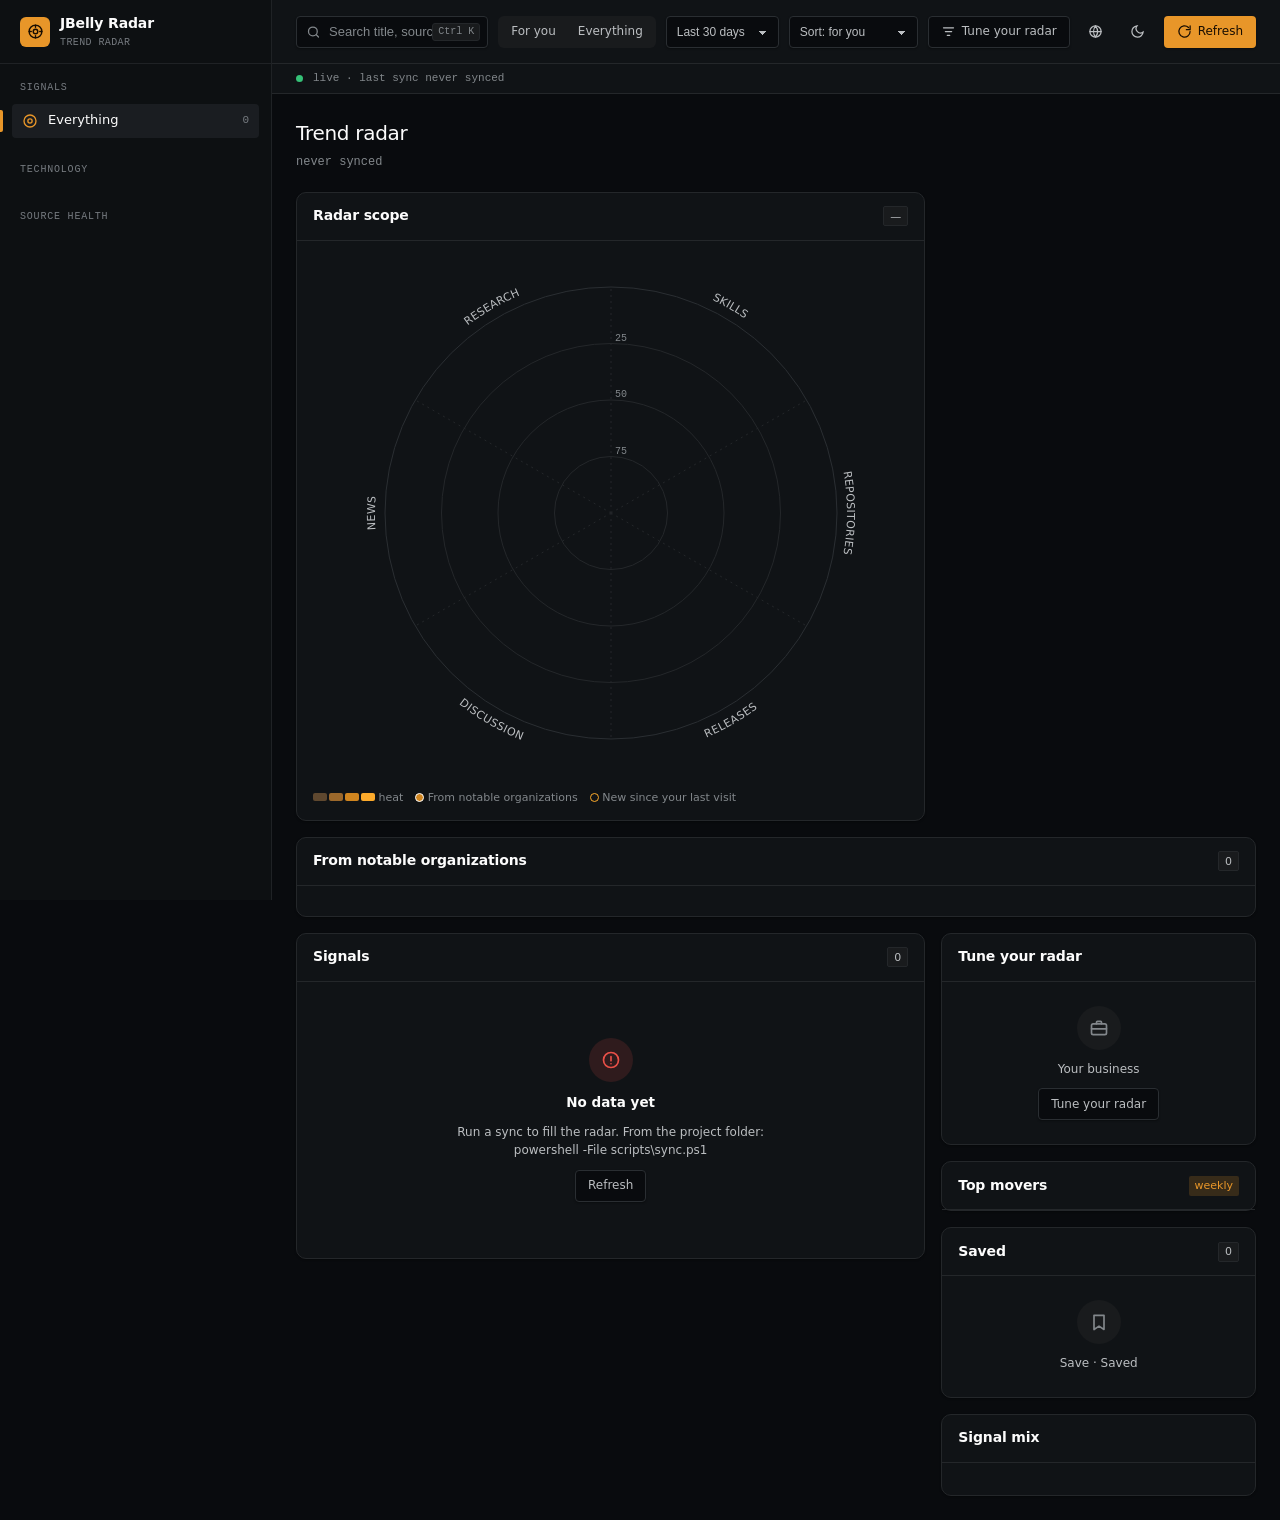
==== commit 1ebbb4fe: "Apply the adversarial review: 55 confirmed findings across backend, client, docs Backend - momentum:" ====
--- a/app/index.html
+++ b/app/index.html
@@ -27,17 +27,17 @@
         <span class="sidebar__name">JBelly Radar</span>
         <span class="sidebar__tag" data-i18n="tagline">trend radar</span>
       </span>
-      <button class="btn btn--ghost btn--icon sidebar__close" id="sidebarClose" aria-label="Close menu">
+      <button class="btn btn--ghost btn--icon sidebar__close" id="sidebarClose" aria-label="Close menu" data-i18n-aria="closeMenu">
         <svg viewBox="0 0 24 24" fill="none" stroke="currentColor" stroke-width="2" stroke-linecap="round"><path d="M18 6 6 18M6 6l12 12"/></svg>
       </button>
     </div>
 
     <div class="sidebar__scroll">
       <p class="sidebar__label" data-i18n="signals">Signals</p>
-      <nav class="nav" id="catNav" aria-label="Categories"></nav>
+      <nav class="nav" id="catNav" aria-label="Categories" data-i18n-aria="categories"></nav>
 
       <p class="sidebar__label" data-i18n="tech">Technology</p>
-      <div class="chips" id="techChips" role="group" aria-label="Technology filters"></div>
+      <div class="chips" id="techChips" role="group" aria-label="Technology filters" data-i18n-aria="techFilters"></div>
 
       <p class="sidebar__label" data-i18n="sourceHealth">Source health</p>
       <div class="health" id="healthList"></div>
@@ -49,7 +49,7 @@
   <div class="main">
 
     <header class="header">
-      <button class="btn btn--ghost btn--icon" id="menuBtn" aria-label="Open menu" style="display:none">
+      <button class="btn btn--ghost btn--icon" id="menuBtn" aria-label="Open menu" data-i18n-aria="openMenu" style="display:none">
         <svg viewBox="0 0 24 24" fill="none" stroke="currentColor" stroke-width="2" stroke-linecap="round"><path d="M3 6h18M3 12h18M3 18h18"/></svg>
       </button>
 
@@ -60,19 +60,19 @@
         <kbd>Ctrl K</kbd>
       </label>
 
-      <div class="pill" id="modeToggle" role="tablist" aria-label="Feed mode">
-        <button class="pill__tab" role="tab" data-mode="foryou" aria-selected="false" data-i18n="forYou">For you</button>
-        <button class="pill__tab" role="tab" data-mode="all" aria-selected="true" data-i18n="everything">Everything</button>
-      </div>
-
-      <select class="select hide-sm" id="range" aria-label="Time range">
+      <div class="pill" id="modeToggle" role="group" aria-label="Feed mode" data-i18n-aria="feedMode">
+        <button class="pill__tab" type="button" data-mode="foryou" aria-pressed="false" data-i18n="forYou">For you</button>
+        <button class="pill__tab" type="button" data-mode="all" aria-pressed="true" data-i18n="everything">Everything</button>
+      </div>
+
+      <select class="select hide-sm" id="range" aria-label="Time range" data-i18n-aria="timeRange">
         <option value="1" data-i18n="r24">Last 24 hours</option>
         <option value="7" data-i18n="r7">Last 7 days</option>
         <option value="30" selected data-i18n="r30">Last 30 days</option>
         <option value="0" data-i18n="rAll">All time</option>
       </select>
 
-      <select class="select hide-sm" id="sort" aria-label="Sort by">
+      <select class="select hide-sm" id="sort" aria-label="Sort by" data-i18n-aria="sortBy">
         <option value="auto" data-i18n="sHeat">Sort: heat</option>
         <option value="new" data-i18n="sNew">Sort: newest</option>
         <option value="momentum" data-i18n="sMom">Sort: momentum</option>
@@ -84,11 +84,11 @@
         <span class="hide-sm" data-i18n="profileTitle">Tune your radar</span>
       </button>
 
-      <button class="btn btn--ghost btn--icon" id="langBtn" aria-label="Switch language" title="العربية">
+      <button class="btn btn--ghost btn--icon" id="langBtn" aria-label="Switch language" data-i18n-aria="switchLang" title="العربية">
         <svg viewBox="0 0 24 24" fill="none" stroke="currentColor" stroke-width="2" stroke-linecap="round"><circle cx="12" cy="12" r="9"/><path d="M3 12h18M12 3a15 15 0 0 1 0 18M12 3a15 15 0 0 0 0 18"/></svg>
       </button>
 
-      <button class="btn btn--ghost btn--icon" id="themeBtn" aria-label="Switch theme">
+      <button class="btn btn--ghost btn--icon" id="themeBtn" aria-label="Switch theme" data-i18n-aria="switchTheme">
         <svg viewBox="0 0 24 24" fill="none" stroke="currentColor" stroke-width="2" stroke-linecap="round"><path d="M21 12.8A9 9 0 1 1 11.2 3a7 7 0 0 0 9.8 9.8Z"/></svg>
       </button>
 
@@ -98,7 +98,8 @@
       </button>
     </header>
 
-    <div class="livebar" id="livebar" aria-live="polite">
+    <span class="sr-only" id="announcer" aria-live="polite"></span>
+    <div class="livebar" id="livebar">
       <span class="livebar__dot" aria-hidden="true"></span>
       <span class="livebar__text" id="liveText">—</span>
       <span class="livebar__track" id="liveTrack" hidden><span class="livebar__fill" id="liveFill" style="width:0%"></span></span>
@@ -124,7 +125,7 @@
           <div class="scope-card__body"><div id="scope"></div></div>
           <div class="scope-legend" id="scopeLegend"></div>
         </section>
-        <div class="kpi-stack" id="kpis" aria-label="Summary"></div>
+        <div class="kpi-stack" id="kpis" aria-label="Summary" data-i18n-aria="summary"></div>
       </div>
 
       <section class="card" id="notableCard" aria-labelledby="notableTitle" style="margin-bottom:16px">
@@ -195,7 +196,7 @@
 <aside class="drawer" id="profileDrawer" role="dialog" aria-modal="true" aria-labelledby="drawerTitle" hidden>
   <div class="drawer__head">
     <h2 id="drawerTitle" data-i18n="profileTitle">Tune your radar</h2>
-    <button class="btn btn--ghost btn--icon" id="drawerClose" aria-label="Close">
+    <button class="btn btn--ghost btn--icon" id="drawerClose" aria-label="Close" data-i18n-aria="close">
       <svg viewBox="0 0 24 24" fill="none" stroke="currentColor" stroke-width="2" stroke-linecap="round"><path d="M18 6 6 18M6 6l12 12"/></svg>
     </button>
   </div>
@@ -218,8 +219,13 @@
 
 <div class="toasts" id="toasts" role="status" aria-live="polite"></div>
 
-<script src="../data/taxonomy.js"></script>
-<script src="../data/trends.js"></script>
+<script>
+  // Opened from disk: load the snapshots the last sync wrote. Served: skip the
+  // 500 KB parse, the page fetches data/trends.json and config/taxonomy.json.
+  if (location.protocol === 'file:') {
+    document.write('<script src="../data/taxonomy.js"><\/script><script src="../data/trends.js"><\/script>');
+  }
+</script>
 <script src="js/i18n.js"></script>
 <script src="js/icons.js"></script>
 <script src="js/store.js"></script>
--- a/app/tokens.css
+++ b/app/tokens.css
@@ -76,6 +76,12 @@
   --heat-3: oklch(68% 0.14 68);
   --heat-4: oklch(80% 0.16 72);
   --heat-ink: oklch(17% 0.03 68);
+  /* text on tinted fills: on the dark surface the base colours already pass 4.5:1 */
+  --primary-ink: var(--primary);
+  --success-ink: var(--success);
+  --heat-ink-strong: var(--heat-4);
+  /* edge of every scope blip: 3.2:1 against --card */
+  --blip-edge: oklch(62% 0.01 250);
 
   /* elevation — nearly flat by design */
   --overlay: rgb(0 0 0 / 0.55);
@@ -135,11 +141,17 @@
   --data-4: oklch(55% 0.02 250);
 
   /* heat on the light surface: step 4 is 4.1:1 against --background */
-  --heat-1: oklch(88% 0.05 75);
-  --heat-2: oklch(78% 0.10 70);
-  --heat-3: oklch(68% 0.14 64);
-  --heat-4: oklch(55% 0.15 58);
+  --heat-1: oklch(80% 0.07 75);
+  --heat-2: oklch(70% 0.12 70);
+  --heat-3: oklch(62% 0.14 64);
+  --heat-4: oklch(52% 0.15 58);
   --heat-ink: oklch(100% 0 0);
+  /* 11px text on an 18% tint of these needs darker ink than the fill colour */
+  --primary-ink: oklch(44% 0.13 62);
+  --success-ink: oklch(40% 0.13 155);
+  --heat-ink-strong: oklch(44% 0.15 58);
+  /* edge of every scope blip: 3.9:1 against --card */
+  --blip-edge: oklch(52% 0.01 250);
 
   --overlay: rgb(15 25 40 / 0.35);
   --shadow-xs: 0 1px 2px 0 rgb(15 25 40 / 0.06);
--- a/app/app.css
+++ b/app/app.css
@@ -4,6 +4,10 @@
    the only change RTL needs. */
 
 *, *::before, *::after { box-sizing: border-box; }
+
+/* The UA's [hidden]{display:none} loses to any author display value (cards and
+   the drawer are flex); this keeps the attribute meaning what it says. */
+[hidden] { display: none !important; }
 
 html, body { height: 100%; }
 
@@ -53,7 +57,7 @@
 .skip-link:focus { top: 12px; }
 
 .sr-only {
-  position: absolute; width: 1px; height: 1px; padding: 0; margin: -1px;
+  position: absolute; display: block; width: 1px; max-width: 1px; height: 1px; padding: 0; margin: -1px;
   overflow: hidden; clip: rect(0 0 0 0); white-space: nowrap; border: 0;
 }
 
@@ -136,7 +140,8 @@
   inset-inline-start: -12px;
   inset-block: 6px;
   width: 3px;
-  border-radius: 0 2px 2px 0;
+  border-start-end-radius: 2px;
+  border-end-end-radius: 2px;
   background: var(--primary);
 }
 .nav__count {
@@ -161,7 +166,9 @@
 .health__dot { width: 6px; height: 6px; border-radius: 50%; flex-shrink: 0; }
 .health__dot--ok { background: var(--success); }
 .health__dot--empty { background: var(--warning); }
-.health__dot--failed { background: var(--destructive); }
+.health__dot--failed { background: var(--destructive); border-radius: 1px; }
+.health__dot--stale { background: transparent; border: 1.5px solid var(--warning); }
+.health__status { margin-inline-start: auto; font-family: var(--font-mono); font-size: 10px; letter-spacing: 0.04em; text-transform: uppercase; color: var(--muted-foreground); }
 .health__dot--disabled { background: var(--muted-foreground); }
 .health__name { overflow: hidden; text-overflow: ellipsis; white-space: nowrap; }
 .health__n { margin-inline-start: auto; font-family: var(--font-mono); font-size: 11px; color: var(--sidebar-muted); font-variant-numeric: tabular-nums; }
@@ -360,12 +367,12 @@
   white-space: nowrap;
 }
 .badge svg { width: 11px; height: 11px; }
-.badge--success { background: color-mix(in oklch, var(--success) 18%, transparent); color: var(--success); }
+.badge--success { background: color-mix(in oklch, var(--success) 18%, transparent); color: var(--success-ink); }
 .badge--warning { background: color-mix(in oklch, var(--warning) 20%, transparent); color: var(--warning); }
 .badge--destructive { background: color-mix(in oklch, var(--destructive) 15%, transparent); color: var(--destructive); }
 .badge--info { background: color-mix(in oklch, var(--info) 15%, transparent); color: var(--info); }
 .badge--outline { border: 1px solid var(--border); background: var(--muted); color: var(--secondary-foreground); }
-.badge--primary { background: color-mix(in oklch, var(--primary) 18%, transparent); color: var(--primary); }
+.badge--primary { background: color-mix(in oklch, var(--primary) 18%, transparent); color: var(--primary-ink); }
 
 /* ── feed ─────────────────────────────────────────────────────────────────── */
 
@@ -554,7 +561,7 @@
   :root { --header-height: 56px; }
   .sidebar { transform: translateX(-100%); }
   html[dir="rtl"] .sidebar { transform: translateX(100%); }
-  .sidebar.is-open { transform: none; }
+  .sidebar.is-open, html[dir="rtl"] .sidebar.is-open { transform: none; }
   .sidebar__close { display: inline-flex; margin-inline-start: auto; }
   .backdrop.is-open { display: block; position: fixed; inset: 0; background: var(--overlay); z-index: 35; }
   .main { margin-inline-start: 0; }
@@ -568,9 +575,11 @@
 
 @media (max-width: 560px) {
   .grid-kpi { grid-template-columns: minmax(0, 1fr); }
-  .header { padding-inline: 12px; gap: 6px; }
-  .btn span { display: none; }      /* Refresh keeps its icon only */
-  .btn--primary { width: 32px; padding: 0; }
+  .header { padding-inline: 12px; gap: 6px; flex-wrap: wrap; height: auto; min-height: var(--header-height); padding-block: 8px; }
+  .search { flex-basis: 100%; order: -1; }
+  /* the label stays in the accessible name; only its pixels go */
+  .btn span { position: absolute; width: 1px; height: 1px; overflow: hidden; clip: rect(0 0 0 0); white-space: nowrap; }
+  .btn--primary, #profileBtn { width: 32px; padding: 0; }
   .page { padding: 12px; }
   .item { grid-template-columns: 3px minmax(0, 1fr); }
   .item__side { grid-column: 2; align-items: flex-start; text-align: start; flex-direction: row; margin-top: 8px; }
--- a/app/radar.css
+++ b/app/radar.css
@@ -32,6 +32,7 @@
 
 .pill { display: inline-flex; gap: 2px; padding: 3px; border-radius: var(--radius); background: var(--muted); }
 .pill__tab {
+  white-space: nowrap;
   height: 26px;
   padding-inline: 10px;
   border: 0;
@@ -64,7 +65,7 @@
   transition: background var(--duration) ease-out, border-color var(--duration) ease-out, color var(--duration) ease-out;
 }
 .chip:hover { background: var(--accent); color: var(--accent-foreground); }
-.chip[aria-pressed="true"] { background: color-mix(in oklch, var(--primary) 18%, transparent); border-color: color-mix(in oklch, var(--primary) 45%, transparent); color: var(--primary); }
+.chip[aria-pressed="true"] { background: color-mix(in oklch, var(--primary) 18%, transparent); border-color: color-mix(in oklch, var(--primary) 45%, transparent); color: var(--primary-ink); }
 .chip svg { width: 12px; height: 12px; }
 .chip--count { font-family: var(--font-mono); }
 .chip--sm { height: 20px; padding-inline: 6px; font-size: 10.5px; }
@@ -94,7 +95,7 @@
 .scope__sector { fill: var(--secondary-foreground); font-family: var(--font-sans); font-size: 11px; font-weight: 500; letter-spacing: 0.02em; text-transform: uppercase; }
 
 .scope__blip { cursor: pointer; outline: none; }
-.scope__dot { fill: var(--heat-2); stroke: color-mix(in oklch, var(--mono) 35%, transparent); stroke-width: 1; transition: r var(--duration) ease-out; }  /* every blip keeps a >=3:1 edge even at the faintest heat step */
+.scope__dot { fill: var(--heat-2); stroke: var(--blip-edge); stroke-width: 1; transition: r var(--duration) ease-out; }  /* --blip-edge is set per theme so the faintest blip keeps a >=3:1 edge (dark 3.2:1, light 3.9:1) */
 .scope__blip[data-step="1"] .scope__dot { fill: var(--heat-1); }
 .scope__blip[data-step="2"] .scope__dot { fill: var(--heat-2); }
 .scope__blip[data-step="3"] .scope__dot { fill: var(--heat-3); }
@@ -129,7 +130,7 @@
 .scope__tip-title { font-weight: 600; color: var(--mono); margin-bottom: 2px; }
 .scope__tip-meta { color: var(--secondary-foreground); }
 .scope__tip-stats { font-family: var(--font-mono); font-size: 11px; color: var(--muted-foreground); margin-top: 3px; }
-.scope__table { position: absolute; width: 1px; height: 1px; overflow: hidden; clip: rect(0 0 0 0); white-space: nowrap; }
+.scope__table { position: absolute; display: block; width: 1px; max-width: 1px; height: 1px; overflow: hidden; clip: rect(0 0 0 0); white-space: nowrap; }
 
 .scope-legend { display: flex; flex-wrap: wrap; align-items: center; gap: 12px; padding: 0 16px 14px; font-size: 11px; color: var(--muted-foreground); }
 .scope-legend__ramp { display: inline-flex; gap: 2px; }
@@ -149,14 +150,15 @@
 .item[data-step="3"] .item__heat i { background: var(--heat-3); }
 .item[data-step="4"] .item__heat i { background: var(--heat-4); }
 .item.is-new { background: color-mix(in oklch, var(--primary) 5%, transparent); }
+.item.is-hover { background: var(--accent); }
 .item.is-selected { background: var(--accent); box-shadow: inset 3px 0 0 var(--primary); }
+.badge--sm { height: 18px; padding-inline: 5px; font-size: 10px; }
 html[dir="rtl"] .item.is-selected { box-shadow: inset -3px 0 0 var(--primary); }
 .item__title-row { display: flex; flex-wrap: wrap; align-items: center; gap: 6px; }
 .item__chips { margin-top: 6px; display: flex; flex-wrap: wrap; gap: 4px; }
 .badge--tier { background: color-mix(in oklch, var(--mono) 10%, transparent); color: var(--mono); border: 1px solid color-mix(in oklch, var(--mono) 25%, transparent); }
 .badge--tier svg { width: 11px; height: 11px; }
-.badge--new { background: color-mix(in oklch, var(--heat-4) 22%, transparent); color: var(--heat-4); }
-html.light .badge--new { color: var(--heat-4); }
+.badge--new { background: color-mix(in oklch, var(--heat-4) 22%, transparent); color: var(--heat-ink-strong); }
 
 .bar__fill { background: var(--heat-3); }
 
@@ -248,7 +250,7 @@
   transition: translate 250ms ease-out;
 }
 html[dir="rtl"] .drawer { translate: -110% 0; }
-.drawer.is-open { translate: 0 0; }
+.drawer.is-open, html[dir="rtl"] .drawer.is-open { translate: 0 0; }
 .drawer__head { display: flex; align-items: center; justify-content: space-between; gap: 10px; padding: 12px 16px; border-bottom: 1px solid var(--border); }
 .drawer__head h2 { margin: 0; font-size: 14px; font-weight: 600; color: var(--mono); }
 .drawer__body { flex: 1; overflow-y: auto; padding: 16px; display: flex; flex-direction: column; gap: 20px; }
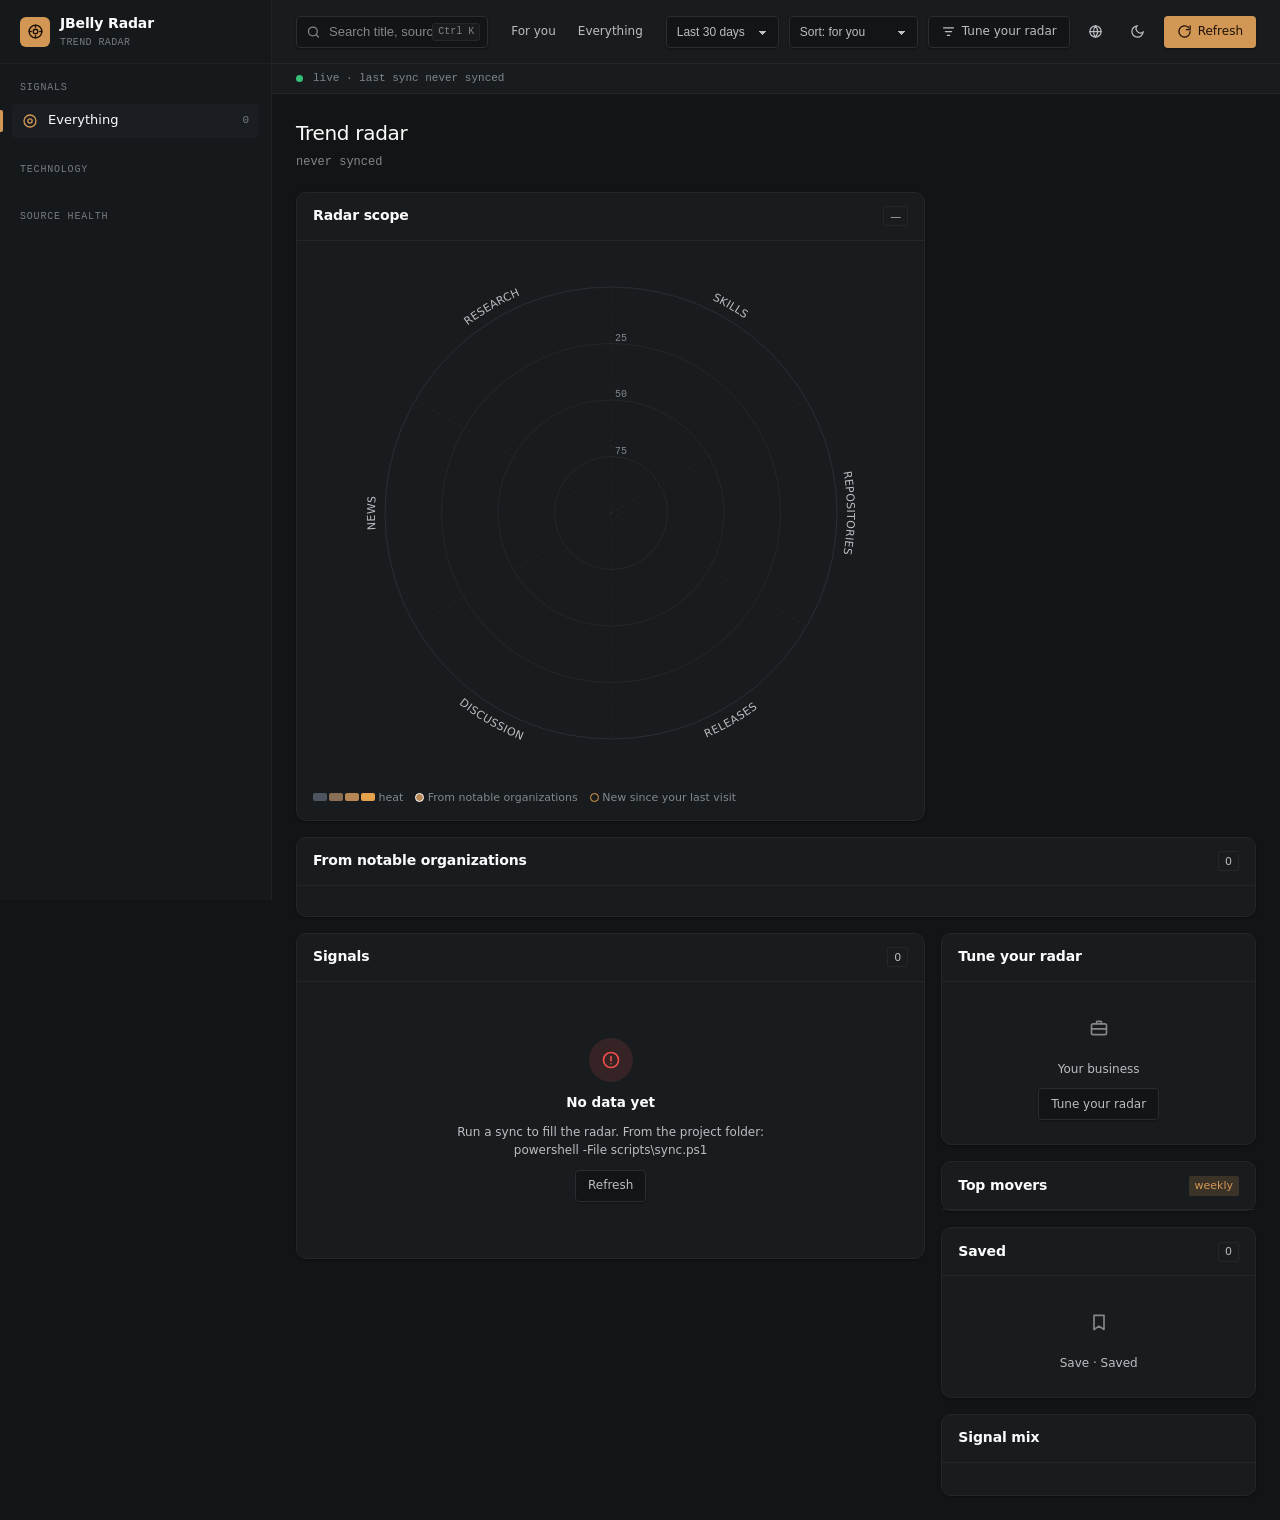
==== commit 524559d2: "Publish a live demo, and ship the two outputs nobody could see Three things a stranger could not do " ====
--- a/app/index.html
+++ b/app/index.html
@@ -220,9 +220,12 @@
 <div class="toasts" id="toasts" role="status" aria-live="polite"></div>
 
 <script>
-  // Opened from disk: load the snapshots the last sync wrote. Served: skip the
-  // 500 KB parse, the page fetches data/trends.json and config/taxonomy.json.
-  if (location.protocol === 'file:') {
+  // No API behind this page: load the snapshots the last sync wrote. That is
+  // true when opened from disk, and equally true of a published snapshot on a
+  // static host, which arrives over http and sets RADAR_STATIC to say so.
+  // Behind radar.ps1, skip the 500 KB parse: the page fetches data/trends.json
+  // and config/taxonomy.json itself.
+  if (location.protocol === 'file:' || window.RADAR_STATIC) {
     document.write('<script src="../data/taxonomy.js"><\/script><script src="../data/trends.js"><\/script>');
   }
 </script>
--- a/app/tokens.css
+++ b/app/tokens.css
@@ -20,16 +20,16 @@
     "Liberation Mono", monospace;
 
   /* surfaces — dark is the default mode for this product */
-  --background: oklch(15% 0.006 250);
+  --background: oklch(19% 0.006 250);
   --foreground: oklch(96% 0.003 250);
-  --card: oklch(18.5% 0.007 250);
+  --card: oklch(22.5% 0.007 250);
   --card-foreground: oklch(96% 0.003 250);
-  --popover: oklch(20% 0.008 250);
+  --popover: oklch(24% 0.008 250);
   --popover-foreground: oklch(96% 0.003 250);
 
   /* brand — signal amber, the one colour that carries identity */
-  --primary: oklch(74% 0.15 68);
-  --primary-foreground: oklch(17% 0.03 68);
+  --primary: oklch(72% 0.11 68);
+  --primary-foreground: oklch(19% 0.03 68);
 
   /* neutrals */
   --secondary: oklch(24% 0.007 250);
@@ -57,7 +57,7 @@
   --ring: oklch(74% 0.15 68);
 
   /* sidebar */
-  --sidebar: oklch(17% 0.007 250);
+  --sidebar: oklch(21% 0.007 250);
   --sidebar-foreground: oklch(90% 0.004 250);
   --sidebar-muted: oklch(58% 0.009 250);
   --sidebar-accent: oklch(23% 0.008 250);
@@ -71,10 +71,10 @@
 
   /* heat — ONE sequential hue, light → strong, for every magnitude encoding
      (scope blips, row meters, mix bars). Step 4 is 8.9:1 on this surface. */
-  --heat-1: oklch(42% 0.05 68);
-  --heat-2: oklch(56% 0.10 68);
-  --heat-3: oklch(68% 0.14 68);
-  --heat-4: oklch(80% 0.16 72);
+  --heat-1: oklch(45% 0.02 250);
+  --heat-2: oklch(56% 0.05 68);
+  --heat-3: oklch(66% 0.09 68);
+  --heat-4: oklch(76% 0.13 70);
   --heat-ink: oklch(17% 0.03 68);
   /* text on tinted fills: on the dark surface the base colours already pass 4.5:1 */
   --primary-ink: var(--primary);
--- a/app/app.css
+++ b/app/app.css
@@ -274,6 +274,15 @@
 .btn--primary.is-busy svg { animation: spin 900ms linear infinite; }
 @keyframes spin { to { rotate: 360deg; } }
 
+/* First visit only: a ring that breathes three times and stops, so the reader's
+   eye lands on the one control that personalises the board. It never loops
+   forever and it never moves layout; reduced-motion kills it globally. */
+#profileBtn.is-nudged { animation: nudge 1.6s ease-out 3; }
+@keyframes nudge {
+  0%, 100% { box-shadow: var(--shadow-xs); }
+  50% { box-shadow: 0 0 0 4px color-mix(in oklch, var(--primary) 32%, transparent); }
+}
+
 kbd {
   display: inline-flex;
   align-items: center;
